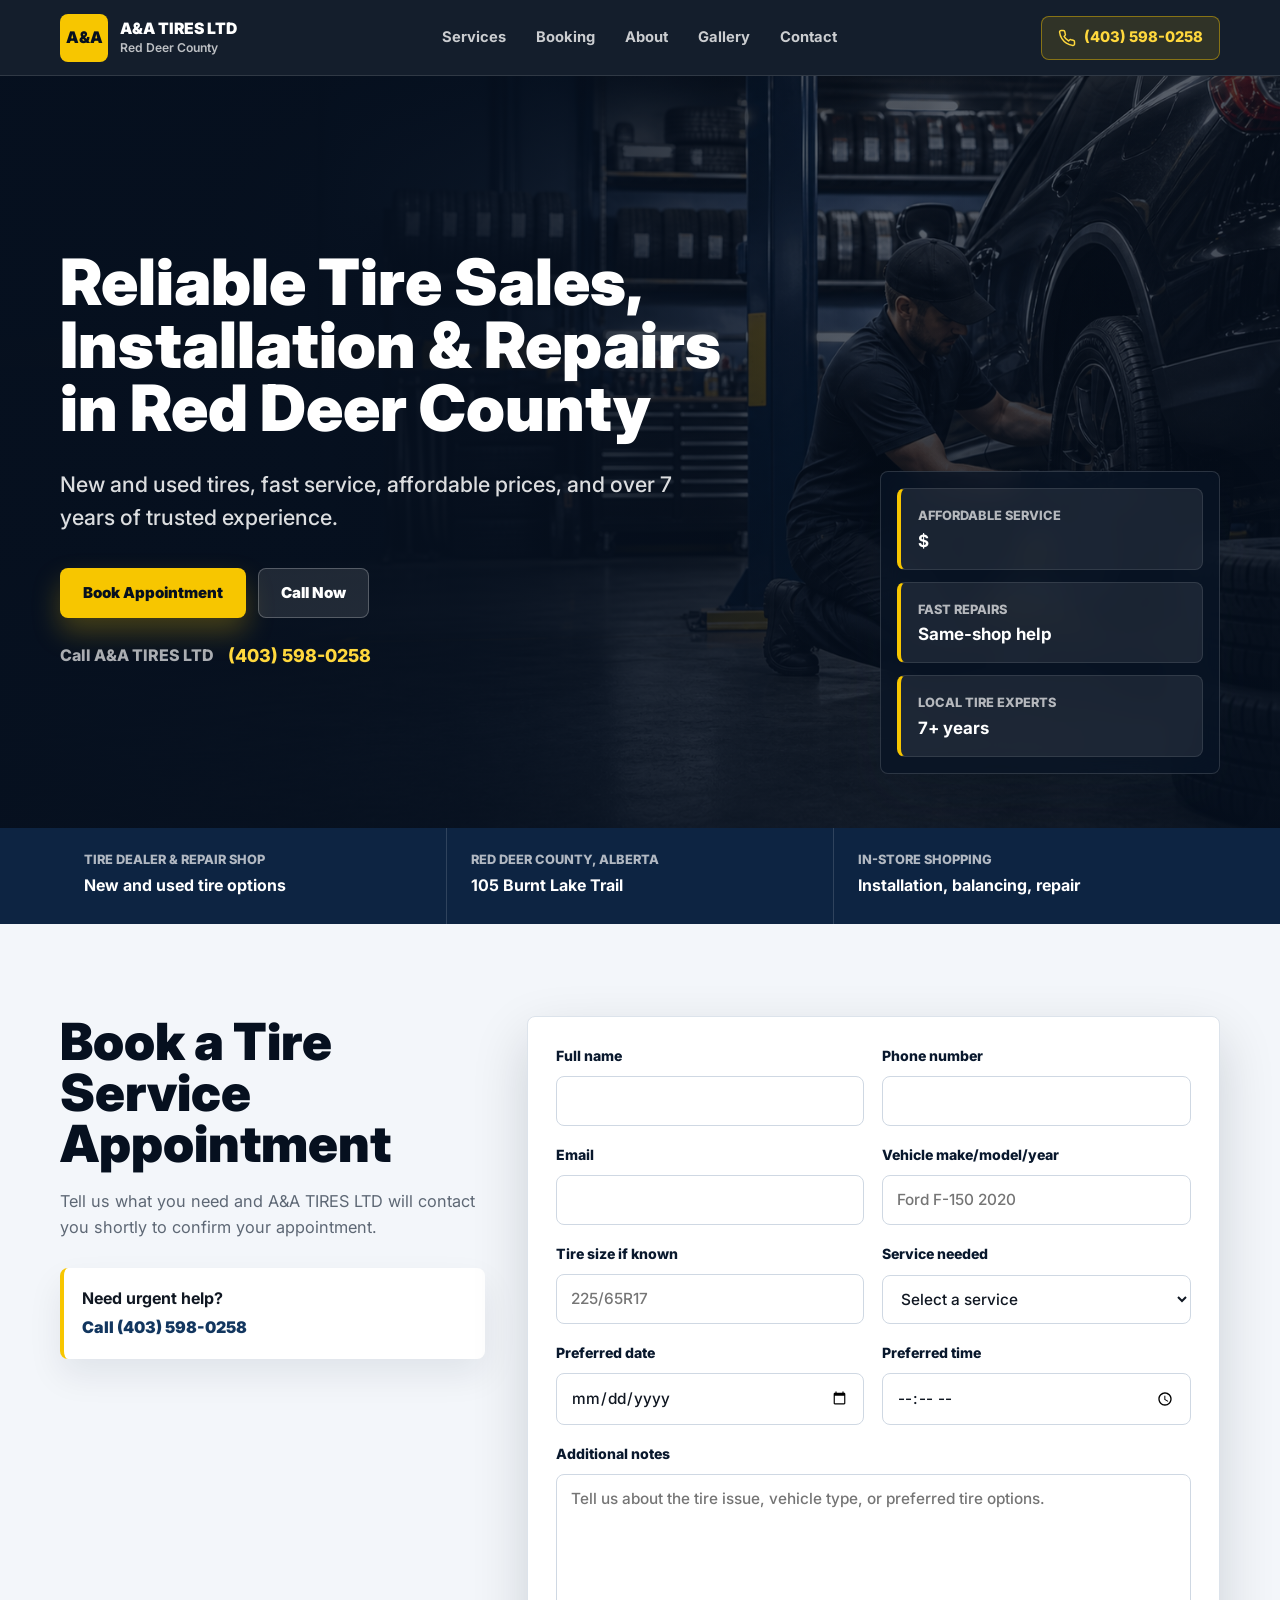
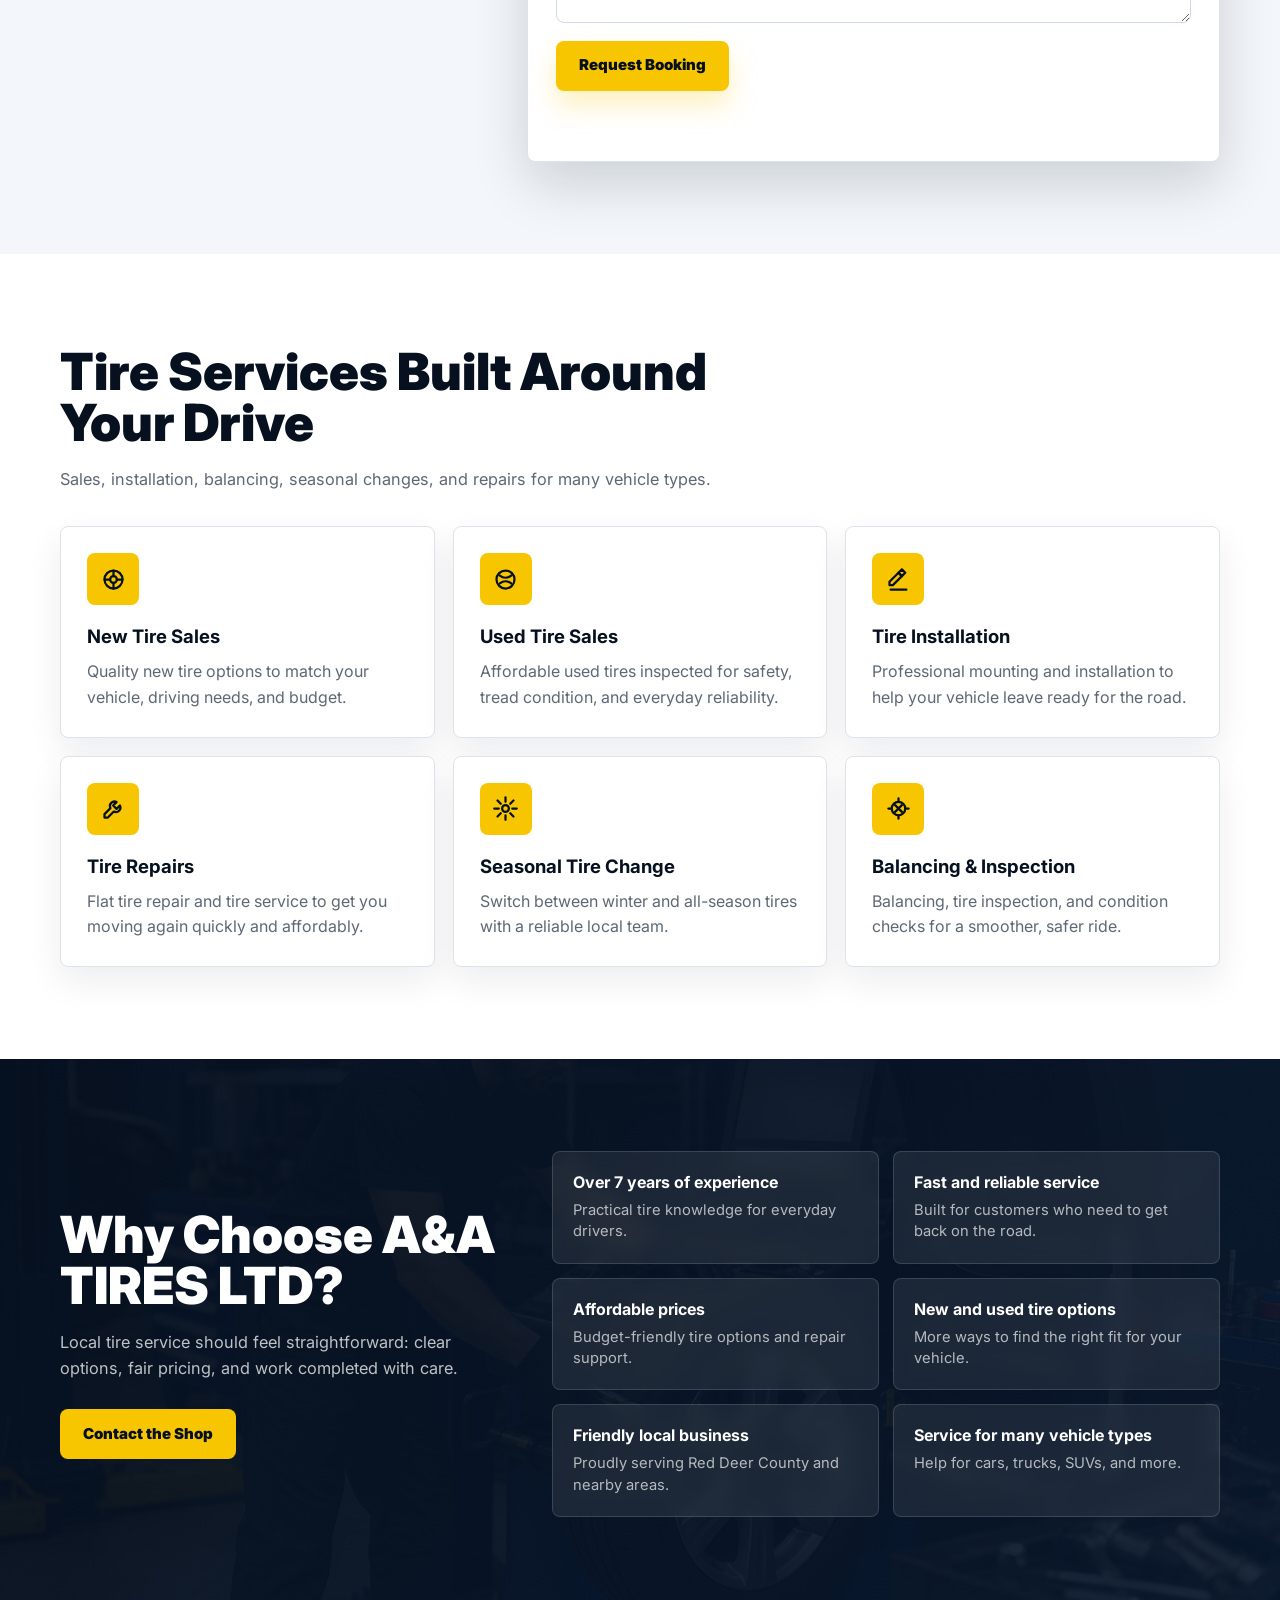
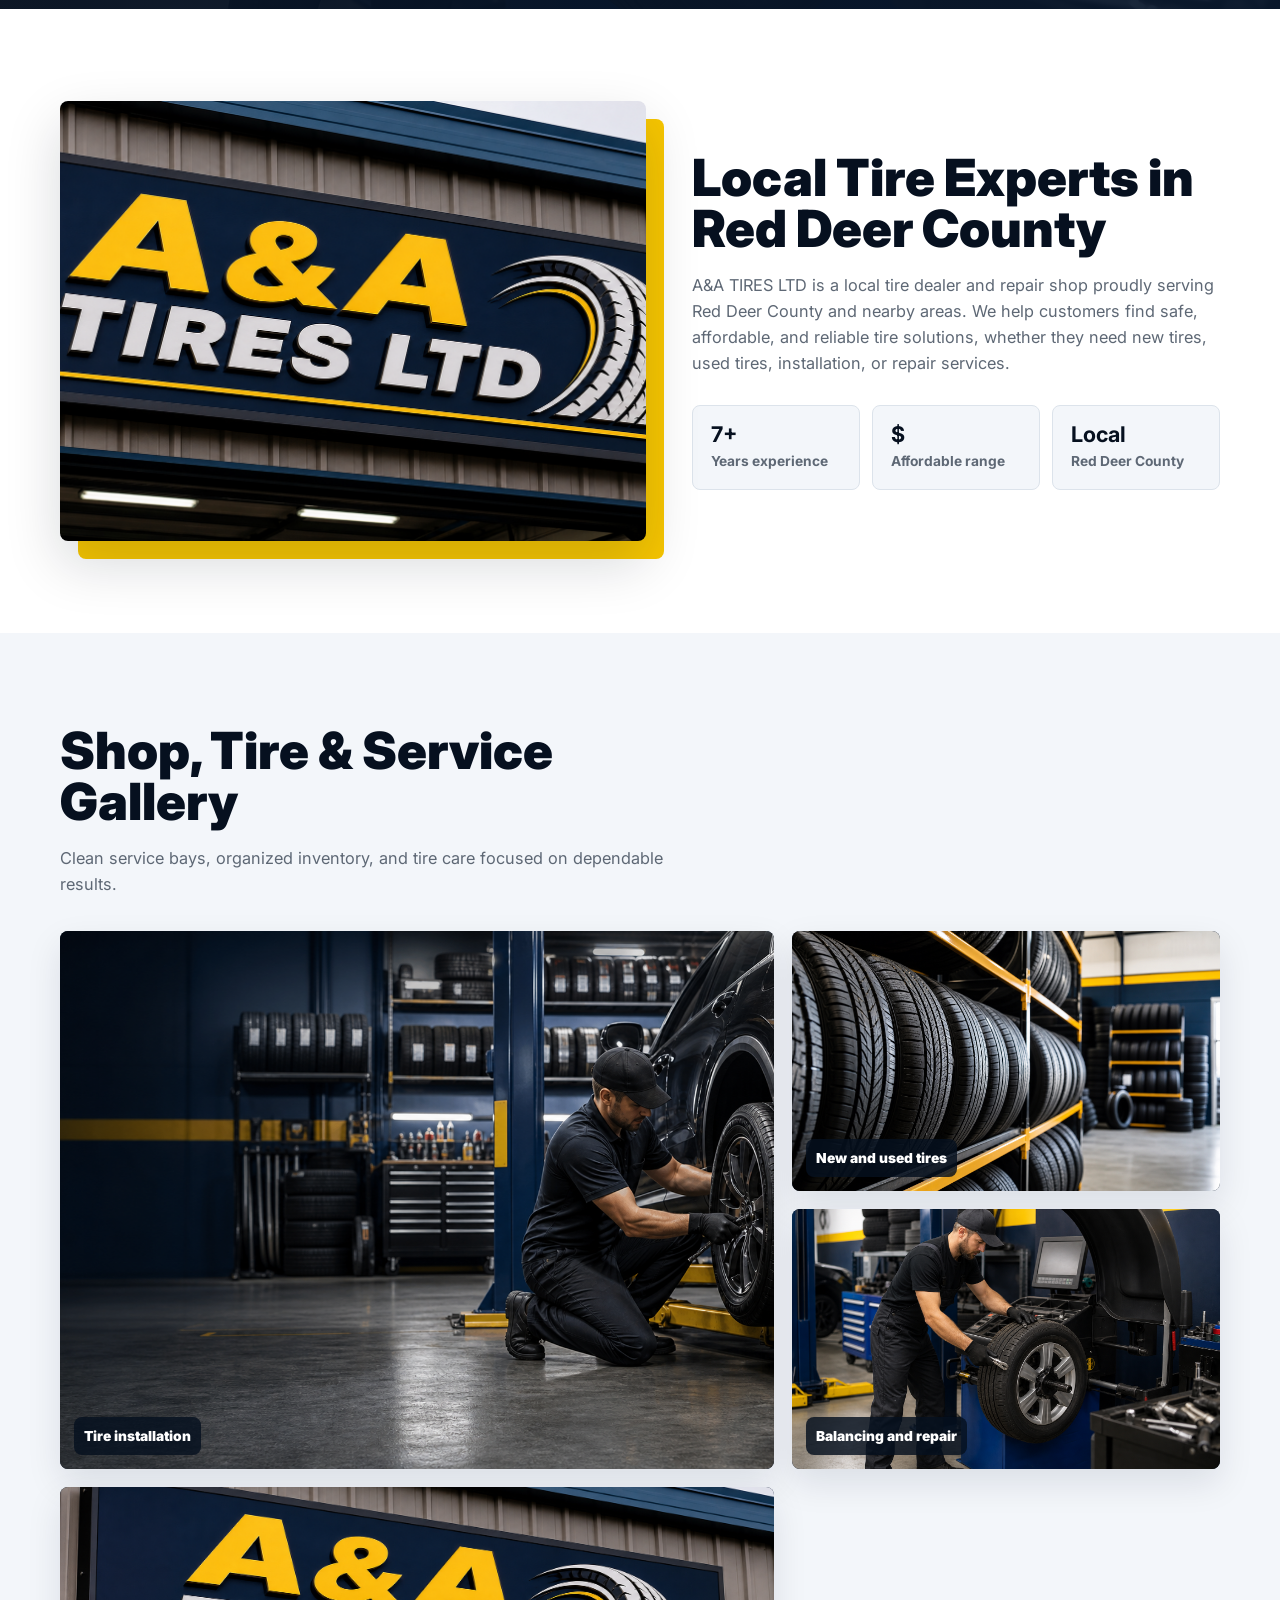
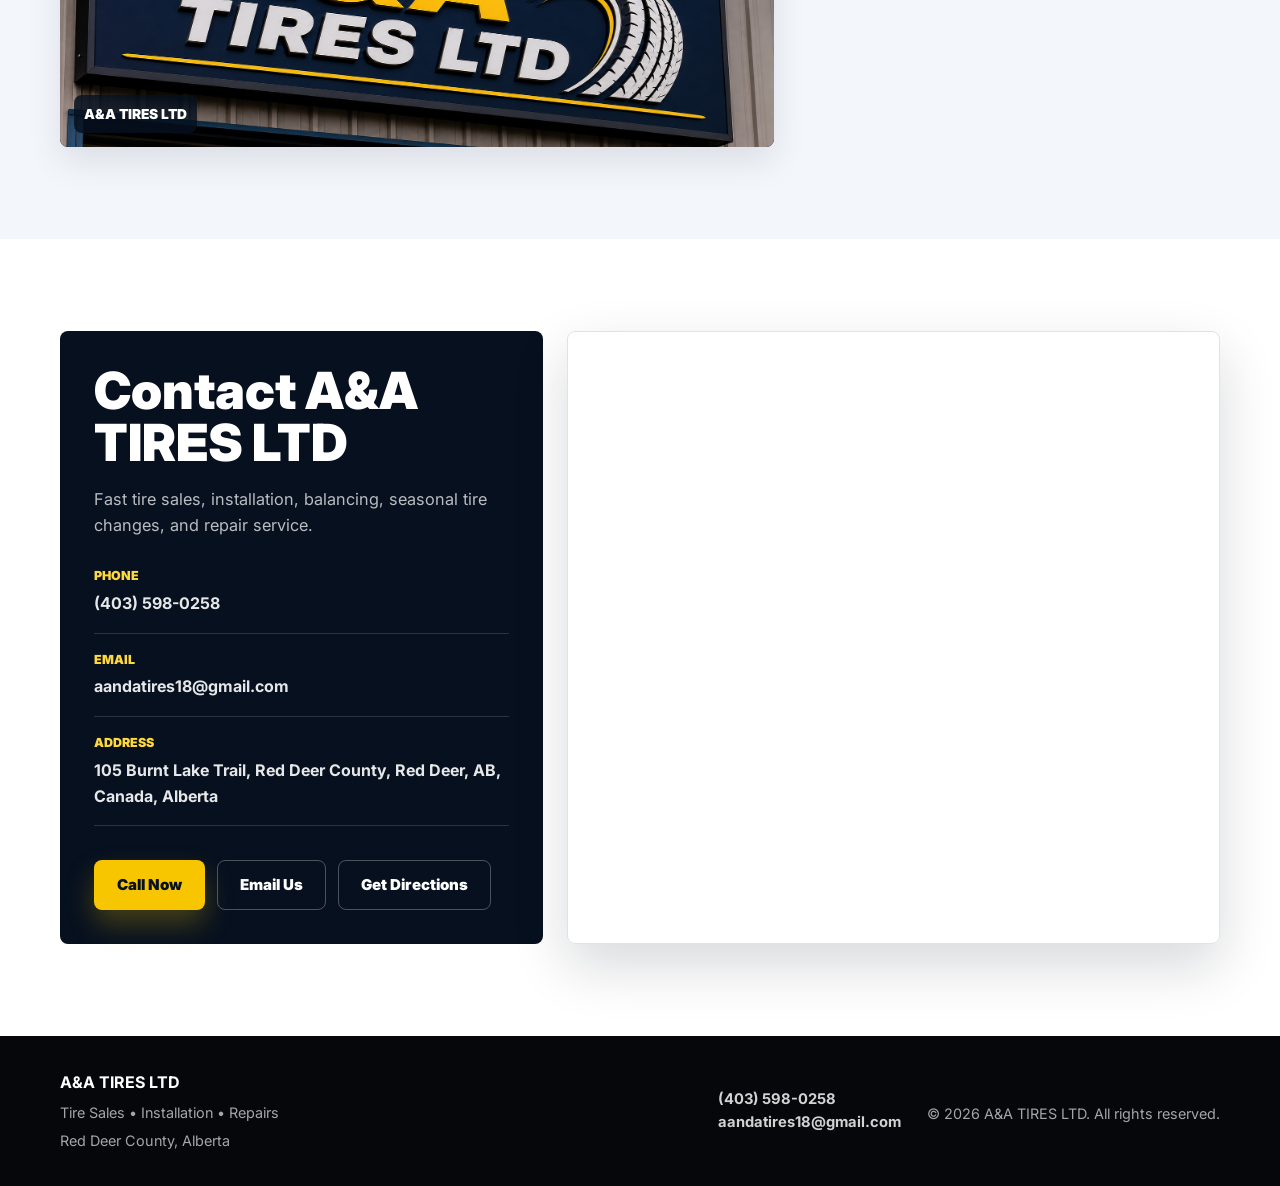
==== index.html @ 17484d7a "Add files via upload" ====
<!DOCTYPE html>
<html lang="en">
  <head>
    <meta charset="UTF-8" />
    <meta name="viewport" content="width=device-width, initial-scale=1.0" />
    <meta
      name="description"
      content="A&A TIRES LTD provides new and used tire sales, installation, balancing, seasonal tire changes, and tire repairs in Red Deer County, Alberta."
    />
    <title>A&amp;A TIRES LTD | Tire Sales &amp; Repairs in Red Deer County</title>
    <link rel="preconnect" href="https://fonts.googleapis.com" />
    <link rel="preconnect" href="https://fonts.gstatic.com" crossorigin />
    <link
      href="https://fonts.googleapis.com/css2?family=Inter:wght@400;500;600;700;800;900&display=swap"
      rel="stylesheet"
    />
    <link rel="stylesheet" href="styles.css" />
  </head>
  <body>
    <header class="site-header" data-header>
      <a class="brand" href="#top" aria-label="A&A TIRES LTD home">
        <span class="brand-mark">A&amp;A</span>
        <span>
          <strong>A&amp;A TIRES LTD</strong>
          <small>Red Deer County</small>
        </span>
      </a>

      <button class="nav-toggle" type="button" aria-label="Open navigation" aria-expanded="false" data-nav-toggle>
        <span></span>
        <span></span>
        <span></span>
      </button>

      <nav class="main-nav" data-nav>
        <a href="#services">Services</a>
        <a href="#booking">Booking</a>
        <a href="#about">About</a>
        <a href="#gallery">Gallery</a>
        <a href="#contact">Contact</a>
      </nav>

      <a class="header-call" href="tel:+14035980258" aria-label="Call A&A TIRES LTD">
        <svg aria-hidden="true" viewBox="0 0 24 24">
          <path d="M22 16.9v3a2 2 0 0 1-2.18 2 19.8 19.8 0 0 1-8.63-3.07 19.5 19.5 0 0 1-6-6A19.8 19.8 0 0 1 2.12 4.18 2 2 0 0 1 4.11 2h3a2 2 0 0 1 2 1.72c.13.96.35 1.9.66 2.8a2 2 0 0 1-.45 2.11L8.05 9.9a16 16 0 0 0 6.05 6.05l1.27-1.27a2 2 0 0 1 2.11-.45c.9.31 1.84.53 2.8.66A2 2 0 0 1 22 16.9Z" />
        </svg>
        (403) 598-0258
      </a>
    </header>

    <main id="top">
      <section class="hero section-dark" aria-labelledby="hero-title">
        <div class="hero-bg" role="img" aria-label="Professional tire shop garage service bay"></div>
        <div class="hero-overlay"></div>
        <div class="container hero-grid">
          <div class="hero-copy">
            <h1 id="hero-title">Reliable Tire Sales, Installation &amp; Repairs in Red Deer County</h1>
            <p>
              New and used tires, fast service, affordable prices, and over 7 years of trusted
              experience.
            </p>
            <div class="hero-actions">
              <a class="btn btn-primary" href="#booking">Book Appointment</a>
              <a class="btn btn-secondary" href="tel:+14035980258">Call Now</a>
            </div>
            <div class="hero-phone">
              <span>Call A&amp;A TIRES LTD</span>
              <a href="tel:+14035980258">(403) 598-0258</a>
            </div>
          </div>

          <aside class="trust-panel" aria-label="Service highlights">
            <div class="trust-badge">
              <span>Affordable Service</span>
              <strong>$</strong>
            </div>
            <div class="trust-badge">
              <span>Fast Repairs</span>
              <strong>Same-shop help</strong>
            </div>
            <div class="trust-badge">
              <span>Local Tire Experts</span>
              <strong>7+ years</strong>
            </div>
          </aside>
        </div>
      </section>

      <section class="quick-strip" aria-label="Business summary">
        <div class="container quick-grid">
          <div>
            <span>Tire Dealer &amp; Repair Shop</span>
            <strong>New and used tire options</strong>
          </div>
          <div>
            <span>Red Deer County, Alberta</span>
            <strong>105 Burnt Lake Trail</strong>
          </div>
          <div>
            <span>In-store shopping</span>
            <strong>Installation, balancing, repair</strong>
          </div>
        </div>
      </section>

      <section class="section booking-section" id="booking" aria-labelledby="booking-title">
        <div class="container booking-layout">
          <div class="section-intro">
            <h2 id="booking-title">Book a Tire Service Appointment</h2>
            <p>
              Tell us what you need and A&amp;A TIRES LTD will contact you shortly to confirm your
              appointment.
            </p>
            <div class="booking-note">
              <strong>Need urgent help?</strong>
              <a href="tel:+14035980258">Call (403) 598-0258</a>
            </div>
          </div>

          <form class="booking-form" id="bookingForm">
            <div class="form-row">
              <label>
                Full name
                <input type="text" name="fullName" autocomplete="name" required />
              </label>
              <label>
                Phone number
                <input type="tel" name="phone" autocomplete="tel" required />
              </label>
            </div>
            <div class="form-row">
              <label>
                Email
                <input type="email" name="email" autocomplete="email" required />
              </label>
              <label>
                Vehicle make/model/year
                <input type="text" name="vehicle" placeholder="Ford F-150 2020" required />
              </label>
            </div>
            <div class="form-row">
              <label>
                Tire size if known
                <input type="text" name="tireSize" placeholder="225/65R17" />
              </label>
              <label>
                Service needed
                <select name="service" required>
                  <option value="">Select a service</option>
                  <option>New tires</option>
                  <option>Used tires</option>
                  <option>Tire installation</option>
                  <option>Tire repair</option>
                  <option>Tire balancing</option>
                  <option>Seasonal tire change</option>
                  <option>Other</option>
                </select>
              </label>
            </div>
            <div class="form-row">
              <label>
                Preferred date
                <input type="date" name="preferredDate" required />
              </label>
              <label>
                Preferred time
                <input type="time" name="preferredTime" required />
              </label>
            </div>
            <label>
              Additional notes
              <textarea name="notes" rows="5" placeholder="Tell us about the tire issue, vehicle type, or preferred tire options."></textarea>
            </label>
            <button class="btn btn-primary form-submit" type="submit">Request Booking</button>
            <p class="form-message" id="formMessage" role="status" aria-live="polite"></p>
          </form>
        </div>
      </section>

      <section class="section services-section" id="services" aria-labelledby="services-title">
        <div class="container">
          <div class="section-heading">
            <h2 id="services-title">Tire Services Built Around Your Drive</h2>
            <p>Sales, installation, balancing, seasonal changes, and repairs for many vehicle types.</p>
          </div>

          <div class="services-grid">
            <article class="service-card">
              <span class="service-icon" aria-hidden="true">
                <svg viewBox="0 0 24 24"><circle cx="12" cy="12" r="8" /><circle cx="12" cy="12" r="3" /><path d="M12 4v5M12 15v5M4 12h5M15 12h5" /></svg>
              </span>
              <h3>New Tire Sales</h3>
              <p>Quality new tire options to match your vehicle, driving needs, and budget.</p>
            </article>
            <article class="service-card">
              <span class="service-icon" aria-hidden="true">
                <svg viewBox="0 0 24 24"><circle cx="12" cy="12" r="8" /><path d="M7 8.5c3 2.4 7 2.4 10 0M7 15.5c3-2.4 7-2.4 10 0" /></svg>
              </span>
              <h3>Used Tire Sales</h3>
              <p>Affordable used tires inspected for safety, tread condition, and everyday reliability.</p>
            </article>
            <article class="service-card">
              <span class="service-icon" aria-hidden="true">
                <svg viewBox="0 0 24 24"><path d="M4 17h3l8-8-3-3-8 8v3Z" /><path d="m12 6 3-3 3 3-3 3Z" /><path d="M5 21h14" /></svg>
              </span>
              <h3>Tire Installation</h3>
              <p>Professional mounting and installation to help your vehicle leave ready for the road.</p>
            </article>
            <article class="service-card">
              <span class="service-icon" aria-hidden="true">
                <svg viewBox="0 0 24 24"><path d="M14.7 6.3a4 4 0 0 0-5.4 5.4L4 17v3h3l5.3-5.3a4 4 0 0 0 5.4-5.4l-3 3-3-3 3-3Z" /></svg>
              </span>
              <h3>Tire Repairs</h3>
              <p>Flat tire repair and tire service to get you moving again quickly and affordably.</p>
            </article>
            <article class="service-card">
              <span class="service-icon" aria-hidden="true">
                <svg viewBox="0 0 24 24"><path d="M12 2v4M12 18v4M4.93 4.93l2.83 2.83M16.24 16.24l2.83 2.83M2 12h4M18 12h4M4.93 19.07l2.83-2.83M16.24 7.76l2.83-2.83" /><circle cx="12" cy="12" r="3" /></svg>
              </span>
              <h3>Seasonal Tire Change</h3>
              <p>Switch between winter and all-season tires with a reliable local team.</p>
            </article>
            <article class="service-card">
              <span class="service-icon" aria-hidden="true">
                <svg viewBox="0 0 24 24"><path d="M12 3v3M12 18v3M3 12h3M18 12h3" /><circle cx="12" cy="12" r="6" /><path d="m15 9-6 6M9 9l6 6" /></svg>
              </span>
              <h3>Balancing &amp; Inspection</h3>
              <p>Balancing, tire inspection, and condition checks for a smoother, safer ride.</p>
            </article>
          </div>
        </div>
      </section>

      <section class="section why-section" aria-labelledby="why-title">
        <div class="container why-grid">
          <div class="why-copy">
            <h2 id="why-title">Why Choose A&amp;A TIRES LTD?</h2>
            <p>
              Local tire service should feel straightforward: clear options, fair pricing, and work
              completed with care.
            </p>
            <a class="btn btn-dark" href="#contact">Contact the Shop</a>
          </div>
          <div class="why-list">
            <div><strong>Over 7 years of experience</strong><span>Practical tire knowledge for everyday drivers.</span></div>
            <div><strong>Fast and reliable service</strong><span>Built for customers who need to get back on the road.</span></div>
            <div><strong>Affordable prices</strong><span>Budget-friendly tire options and repair support.</span></div>
            <div><strong>New and used tire options</strong><span>More ways to find the right fit for your vehicle.</span></div>
            <div><strong>Friendly local business</strong><span>Proudly serving Red Deer County and nearby areas.</span></div>
            <div><strong>Service for many vehicle types</strong><span>Help for cars, trucks, SUVs, and more.</span></div>
          </div>
        </div>
      </section>

      <section class="section about-section" id="about" aria-labelledby="about-title">
        <div class="container about-grid">
          <div class="about-media">
            <img src="assets/shop-sign.png" alt="A&A TIRES LTD business sign" />
          </div>
          <div class="about-copy">
            <h2 id="about-title">Local Tire Experts in Red Deer County</h2>
            <p>
              A&amp;A TIRES LTD is a local tire dealer and repair shop proudly serving Red Deer County
              and nearby areas. We help customers find safe, affordable, and reliable tire solutions,
              whether they need new tires, used tires, installation, or repair services.
            </p>
            <div class="about-stats" aria-label="Shop highlights">
              <div><strong>7+</strong><span>Years experience</span></div>
              <div><strong>$</strong><span>Affordable range</span></div>
              <div><strong>Local</strong><span>Red Deer County</span></div>
            </div>
          </div>
        </div>
      </section>

      <section class="section gallery-section" id="gallery" aria-labelledby="gallery-title">
        <div class="container">
          <div class="section-heading">
            <h2 id="gallery-title">Shop, Tire &amp; Service Gallery</h2>
            <p>Clean service bays, organized inventory, and tire care focused on dependable results.</p>
          </div>
          <div class="gallery-grid">
            <figure>
              <img src="assets/hero-garage.png" alt="A clean tire shop garage with a vehicle service bay" />
              <figcaption>Tire installation</figcaption>
            </figure>
            <figure>
              <img src="assets/tire-inventory.png" alt="Organized tire inventory on shop racks" />
              <figcaption>New and used tires</figcaption>
            </figure>
            <figure>
              <img src="assets/service-bay.png" alt="Mechanic working on tire balancing and repair service" />
              <figcaption>Balancing and repair</figcaption>
            </figure>
            <figure>
              <img src="assets/shop-sign.png" alt="A&A TIRES LTD sign style image" />
              <figcaption>A&amp;A TIRES LTD</figcaption>
            </figure>
          </div>
        </div>
      </section>

      <section class="section contact-section" id="contact" aria-labelledby="contact-title">
        <div class="container contact-grid">
          <div class="contact-card">
            <h2 id="contact-title">Contact A&amp;A TIRES LTD</h2>
            <p>Fast tire sales, installation, balancing, seasonal tire changes, and repair service.</p>

            <dl class="contact-list">
              <div>
                <dt>Phone</dt>
                <dd><a href="tel:+14035980258">(403) 598-0258</a></dd>
              </div>
              <div>
                <dt>Email</dt>
                <dd><a href="mailto:aandatires18@gmail.com">aandatires18@gmail.com</a></dd>
              </div>
              <div>
                <dt>Address</dt>
                <dd>105 Burnt Lake Trail, Red Deer County, Red Deer, AB, Canada, Alberta</dd>
              </div>
            </dl>

            <div class="contact-actions">
              <a class="btn btn-primary" href="tel:+14035980258">Call Now</a>
              <a class="btn btn-outline" href="mailto:aandatires18@gmail.com">Email Us</a>
              <a
                class="btn btn-outline"
                href="https://www.google.com/maps/search/?api=1&query=105%20Burnt%20Lake%20Trail%2C%20Red%20Deer%20County%2C%20Red%20Deer%2C%20AB%2C%20Canada%2C%20Alberta"
                target="_blank"
                rel="noopener noreferrer"
              >
                Get Directions
              </a>
            </div>
          </div>

          <div class="map-panel" aria-label="Map location for A&A TIRES LTD">
            <iframe
              title="Map to A&A TIRES LTD"
              loading="lazy"
              referrerpolicy="no-referrer-when-downgrade"
              src="https://www.google.com/maps?q=105%20Burnt%20Lake%20Trail%2C%20Red%20Deer%20County%2C%20Red%20Deer%2C%20AB%2C%20Canada%2C%20Alberta&output=embed"
            ></iframe>
          </div>
        </div>
      </section>
    </main>

    <footer class="site-footer">
      <div class="container footer-grid">
        <div>
          <strong>A&amp;A TIRES LTD</strong>
          <p>Tire Sales &bull; Installation &bull; Repairs</p>
          <p>Red Deer County, Alberta</p>
        </div>
        <div>
          <a href="tel:+14035980258">(403) 598-0258</a>
          <a href="mailto:aandatires18@gmail.com">aandatires18@gmail.com</a>
        </div>
        <p>&copy; <span id="year"></span> A&amp;A TIRES LTD. All rights reserved.</p>
      </div>
    </footer>

    <a class="floating-call" href="tel:+14035980258" aria-label="Call A&A TIRES LTD">
      <svg aria-hidden="true" viewBox="0 0 24 24">
        <path d="M22 16.9v3a2 2 0 0 1-2.18 2 19.8 19.8 0 0 1-8.63-3.07 19.5 19.5 0 0 1-6-6A19.8 19.8 0 0 1 2.12 4.18 2 2 0 0 1 4.11 2h3a2 2 0 0 1 2 1.72c.13.96.35 1.9.66 2.8a2 2 0 0 1-.45 2.11L8.05 9.9a16 16 0 0 0 6.05 6.05l1.27-1.27a2 2 0 0 1 2.11-.45c.9.31 1.84.53 2.8.66A2 2 0 0 1 22 16.9Z" />
      </svg>
      Call
    </a>

    <script src="script.js"></script>
  </body>
</html>
---- styles.css ----
:root {
  --navy-950: #06101f;
  --navy-900: #09182d;
  --navy-800: #0d2442;
  --navy-700: #12365f;
  --yellow-500: #f7c600;
  --yellow-400: #ffd83d;
  --ink: #101722;
  --muted: #5e6875;
  --line: #dce3eb;
  --surface: #ffffff;
  --surface-soft: #f3f6fa;
  --black: #05070a;
  --shadow: 0 22px 55px rgba(6, 16, 31, 0.16);
  --radius: 8px;
  --header-h: 76px;
}

* {
  box-sizing: border-box;
}

html {
  scroll-behavior: smooth;
  scroll-padding-top: var(--header-h);
}

body {
  margin: 0;
  font-family: "Inter", Arial, sans-serif;
  color: var(--ink);
  background: var(--surface);
  line-height: 1.6;
}

img,
iframe {
  display: block;
  max-width: 100%;
}

a {
  color: inherit;
  text-decoration: none;
}

button,
input,
select,
textarea {
  font: inherit;
}

.container {
  width: min(1160px, calc(100% - 40px));
  margin-inline: auto;
}

.site-header {
  position: sticky;
  top: 0;
  z-index: 50;
  min-height: var(--header-h);
  display: grid;
  grid-template-columns: auto 1fr auto;
  align-items: center;
  gap: 24px;
  padding: 12px max(20px, calc((100vw - 1160px) / 2));
  background: rgba(6, 16, 31, 0.94);
  color: #fff;
  border-bottom: 1px solid rgba(255, 255, 255, 0.12);
  backdrop-filter: blur(18px);
}

.brand {
  display: inline-flex;
  align-items: center;
  gap: 12px;
  min-width: 0;
}

.brand-mark {
  display: grid;
  place-items: center;
  width: 48px;
  height: 48px;
  background: var(--yellow-500);
  color: var(--navy-950);
  border-radius: var(--radius);
  font-weight: 900;
  letter-spacing: 0;
}

.brand strong,
.brand small {
  display: block;
  line-height: 1.1;
}

.brand strong {
  font-size: 0.98rem;
  font-weight: 900;
}

.brand small {
  margin-top: 4px;
  color: rgba(255, 255, 255, 0.72);
  font-size: 0.76rem;
  font-weight: 600;
}

.main-nav {
  justify-self: center;
  display: flex;
  align-items: center;
  gap: 6px;
}

.main-nav a {
  padding: 10px 12px;
  color: rgba(255, 255, 255, 0.78);
  font-size: 0.92rem;
  font-weight: 700;
  border-radius: var(--radius);
  transition: color 180ms ease, background 180ms ease;
}

.main-nav a:hover,
.main-nav a:focus-visible {
  color: #fff;
  background: rgba(255, 255, 255, 0.1);
}

.header-call {
  display: inline-flex;
  align-items: center;
  justify-content: center;
  gap: 8px;
  min-height: 44px;
  padding: 0 16px;
  border: 1px solid rgba(247, 198, 0, 0.44);
  border-radius: var(--radius);
  background: rgba(247, 198, 0, 0.12);
  color: var(--yellow-400);
  font-size: 0.92rem;
  font-weight: 800;
}

.header-call svg,
.floating-call svg {
  width: 18px;
  height: 18px;
  fill: none;
  stroke: currentColor;
  stroke-width: 2;
  stroke-linecap: round;
  stroke-linejoin: round;
}

.nav-toggle {
  display: none;
  width: 44px;
  height: 44px;
  padding: 0;
  border: 1px solid rgba(255, 255, 255, 0.16);
  border-radius: var(--radius);
  background: transparent;
  color: #fff;
}

.nav-toggle span {
  display: block;
  width: 20px;
  height: 2px;
  margin: 5px auto;
  background: currentColor;
  border-radius: 99px;
}

.hero {
  position: relative;
  min-height: clamp(640px, calc(100vh - var(--header-h) - 72px), 820px);
  overflow: hidden;
  color: #fff;
}

.hero-bg,
.hero-overlay {
  position: absolute;
  inset: 0;
}

.hero-bg {
  background-image: url("assets/hero-garage.png");
  background-position: center;
  background-size: cover;
}

.hero-overlay {
  background:
    linear-gradient(90deg, rgba(6, 16, 31, 0.96) 0%, rgba(6, 16, 31, 0.86) 36%, rgba(6, 16, 31, 0.46) 68%, rgba(6, 16, 31, 0.62) 100%),
    linear-gradient(180deg, rgba(6, 16, 31, 0.22), rgba(6, 16, 31, 0.74));
}

.hero-grid {
  position: relative;
  z-index: 1;
  display: grid;
  grid-template-columns: minmax(0, 690px) minmax(260px, 340px);
  align-items: center;
  justify-content: space-between;
  gap: 48px;
  min-height: clamp(640px, calc(100vh - var(--header-h) - 72px), 820px);
  padding-block: 72px 54px;
}

.hero-copy h1 {
  max-width: 760px;
  margin: 0;
  font-size: clamp(2.5rem, 5vw, 5rem);
  line-height: 0.98;
  font-weight: 900;
  letter-spacing: 0;
}

.hero-copy p {
  max-width: 620px;
  margin: 28px 0 0;
  color: rgba(255, 255, 255, 0.86);
  font-size: clamp(1.04rem, 2vw, 1.34rem);
  line-height: 1.55;
  font-weight: 500;
}

.hero-actions,
.contact-actions {
  display: flex;
  flex-wrap: wrap;
  gap: 12px;
  margin-top: 34px;
}

.btn {
  display: inline-flex;
  align-items: center;
  justify-content: center;
  min-height: 50px;
  padding: 0 22px;
  border: 1px solid transparent;
  border-radius: var(--radius);
  font-size: 0.94rem;
  font-weight: 900;
  line-height: 1.1;
  cursor: pointer;
  transition: transform 180ms ease, box-shadow 180ms ease, background 180ms ease, border-color 180ms ease;
}

.btn:hover,
.btn:focus-visible {
  transform: translateY(-1px);
}

.btn-primary {
  background: var(--yellow-500);
  color: var(--navy-950);
  box-shadow: 0 14px 28px rgba(247, 198, 0, 0.26);
}

.btn-secondary {
  background: rgba(255, 255, 255, 0.1);
  color: #fff;
  border-color: rgba(255, 255, 255, 0.24);
}

.btn-dark {
  background: var(--navy-950);
  color: #fff;
}

.btn-outline {
  background: #fff;
  color: var(--navy-900);
  border-color: var(--line);
}

.hero-phone {
  display: flex;
  flex-wrap: wrap;
  align-items: center;
  gap: 8px 14px;
  margin-top: 24px;
  font-weight: 800;
}

.hero-phone span {
  color: rgba(255, 255, 255, 0.66);
}

.hero-phone a {
  color: var(--yellow-400);
  font-size: 1.12rem;
}

.trust-panel {
  display: grid;
  gap: 12px;
  align-self: end;
  padding: 16px;
  background: rgba(8, 21, 38, 0.76);
  border: 1px solid rgba(255, 255, 255, 0.14);
  border-radius: var(--radius);
  box-shadow: var(--shadow);
  backdrop-filter: blur(12px);
}

.trust-badge {
  padding: 17px;
  background: rgba(255, 255, 255, 0.08);
  border: 1px solid rgba(255, 255, 255, 0.1);
  border-left: 4px solid var(--yellow-500);
  border-radius: var(--radius);
}

.trust-badge span,
.quick-strip span {
  display: block;
  color: rgba(255, 255, 255, 0.68);
  font-size: 0.8rem;
  font-weight: 800;
  text-transform: uppercase;
}

.trust-badge strong {
  display: block;
  margin-top: 4px;
  color: #fff;
  font-size: 1.06rem;
  line-height: 1.25;
}

.quick-strip {
  background: var(--navy-800);
  color: #fff;
}

.quick-grid {
  display: grid;
  grid-template-columns: repeat(3, 1fr);
  gap: 1px;
  background: rgba(255, 255, 255, 0.14);
}

.quick-grid > div {
  min-height: 96px;
  padding: 22px 24px;
  background: var(--navy-800);
}

.quick-grid strong {
  display: block;
  margin-top: 5px;
  font-size: 1rem;
  line-height: 1.35;
}

.section {
  padding: 92px 0;
}

.booking-section,
.gallery-section {
  background: var(--surface-soft);
}

.booking-layout {
  display: grid;
  grid-template-columns: minmax(260px, 0.76fr) minmax(0, 1.24fr);
  gap: 42px;
  align-items: start;
}

.section-intro,
.section-heading {
  max-width: 660px;
}

.section-intro h2,
.section-heading h2,
.why-copy h2,
.about-copy h2,
.contact-card h2 {
  margin: 0;
  color: var(--navy-950);
  font-size: clamp(2rem, 4vw, 3.3rem);
  line-height: 1;
  font-weight: 900;
  letter-spacing: 0;
}

.section-intro p,
.section-heading p,
.why-copy p,
.about-copy p,
.contact-card p {
  margin: 18px 0 0;
  color: var(--muted);
  font-size: 1.02rem;
}

.booking-note {
  margin-top: 28px;
  padding: 18px;
  border-left: 4px solid var(--yellow-500);
  border-radius: var(--radius);
  background: #fff;
  box-shadow: 0 16px 34px rgba(9, 24, 45, 0.08);
}

.booking-note strong,
.booking-note a {
  display: block;
}

.booking-note a {
  margin-top: 4px;
  color: var(--navy-700);
  font-weight: 900;
}

.booking-form {
  display: grid;
  gap: 18px;
  padding: 28px;
  background: #fff;
  border: 1px solid var(--line);
  border-radius: var(--radius);
  box-shadow: var(--shadow);
}

.form-row {
  display: grid;
  grid-template-columns: repeat(2, minmax(0, 1fr));
  gap: 18px;
}

label {
  display: grid;
  gap: 8px;
  color: var(--navy-900);
  font-size: 0.88rem;
  font-weight: 800;
}

input,
select,
textarea {
  width: 100%;
  min-height: 48px;
  padding: 12px 14px;
  border: 1px solid #cfd8e3;
  border-radius: var(--radius);
  background: #fff;
  color: var(--ink);
  font-size: 0.96rem;
  font-weight: 500;
  outline: none;
  transition: border-color 160ms ease, box-shadow 160ms ease;
}

textarea {
  min-height: 118px;
  resize: vertical;
}

input:focus,
select:focus,
textarea:focus {
  border-color: var(--navy-700);
  box-shadow: 0 0 0 4px rgba(18, 54, 95, 0.12);
}

.form-submit {
  width: fit-content;
}

.form-message {
  min-height: 24px;
  margin: 0;
  color: #0f7a38;
  font-weight: 800;
}

.section-heading {
  margin-bottom: 34px;
}

.services-grid {
  display: grid;
  grid-template-columns: repeat(3, minmax(0, 1fr));
  gap: 18px;
}

.service-card {
  padding: 26px;
  background: #fff;
  border: 1px solid var(--line);
  border-radius: var(--radius);
  box-shadow: 0 14px 35px rgba(9, 24, 45, 0.08);
  transition: transform 180ms ease, box-shadow 180ms ease, border-color 180ms ease;
}

.service-card:hover {
  transform: translateY(-3px);
  border-color: rgba(247, 198, 0, 0.8);
  box-shadow: 0 22px 45px rgba(9, 24, 45, 0.12);
}

.service-icon {
  display: grid;
  place-items: center;
  width: 52px;
  height: 52px;
  margin-bottom: 20px;
  border-radius: var(--radius);
  background: var(--yellow-500);
  color: var(--navy-950);
}

.service-icon svg {
  width: 27px;
  height: 27px;
  fill: none;
  stroke: currentColor;
  stroke-width: 2;
  stroke-linecap: round;
  stroke-linejoin: round;
}

.service-card h3 {
  margin: 0;
  color: var(--navy-950);
  font-size: 1.16rem;
  line-height: 1.2;
}

.service-card p {
  margin: 12px 0 0;
  color: var(--muted);
}

.why-section {
  color: #fff;
  background:
    linear-gradient(120deg, rgba(6, 16, 31, 0.97), rgba(9, 24, 45, 0.92)),
    url("assets/service-bay.png") center/cover;
}

.why-grid {
  display: grid;
  grid-template-columns: minmax(250px, 0.8fr) minmax(0, 1.2fr);
  gap: 46px;
  align-items: center;
}

.why-copy h2,
.why-copy p {
  color: #fff;
}

.why-copy p {
  color: rgba(255, 255, 255, 0.74);
}

.why-copy .btn {
  margin-top: 28px;
  background: var(--yellow-500);
  color: var(--navy-950);
}

.why-list {
  display: grid;
  grid-template-columns: repeat(2, minmax(0, 1fr));
  gap: 14px;
}

.why-list div {
  padding: 20px;
  border: 1px solid rgba(255, 255, 255, 0.14);
  border-radius: var(--radius);
  background: rgba(255, 255, 255, 0.08);
  backdrop-filter: blur(8px);
}

.why-list strong,
.why-list span {
  display: block;
}

.why-list strong {
  color: #fff;
  line-height: 1.25;
}

.why-list span {
  margin-top: 8px;
  color: rgba(255, 255, 255, 0.68);
  font-size: 0.92rem;
  line-height: 1.45;
}

.about-grid {
  display: grid;
  grid-template-columns: minmax(0, 1fr) minmax(260px, 0.9fr);
  gap: 46px;
  align-items: center;
}

.about-media {
  position: relative;
}

.about-media::before {
  content: "";
  position: absolute;
  inset: 18px -18px -18px 18px;
  z-index: -1;
  background: var(--yellow-500);
  border-radius: var(--radius);
}

.about-media img {
  width: 100%;
  aspect-ratio: 4 / 3;
  object-fit: cover;
  border-radius: var(--radius);
  box-shadow: var(--shadow);
}

.about-stats {
  display: grid;
  grid-template-columns: repeat(3, minmax(0, 1fr));
  gap: 12px;
  margin-top: 28px;
}

.about-stats div {
  padding: 18px;
  border: 1px solid var(--line);
  border-radius: var(--radius);
  background: var(--surface-soft);
}

.about-stats strong,
.about-stats span {
  display: block;
}

.about-stats strong {
  color: var(--navy-950);
  font-size: 1.35rem;
  line-height: 1;
}

.about-stats span {
  margin-top: 8px;
  color: var(--muted);
  font-size: 0.86rem;
  font-weight: 700;
  line-height: 1.3;
}

.gallery-grid {
  display: grid;
  grid-template-columns: 1.25fr 0.75fr;
  grid-auto-rows: 260px;
  gap: 18px;
}

.gallery-grid figure {
  position: relative;
  min-width: 0;
  margin: 0;
  overflow: hidden;
  border-radius: var(--radius);
  background: var(--navy-900);
  box-shadow: 0 14px 35px rgba(9, 24, 45, 0.1);
}

.gallery-grid figure:first-child {
  grid-row: span 2;
}

.gallery-grid img {
  width: 100%;
  height: 100%;
  object-fit: cover;
  transition: transform 260ms ease;
}

.gallery-grid figure:hover img {
  transform: scale(1.04);
}

.gallery-grid figcaption {
  position: absolute;
  left: 14px;
  bottom: 14px;
  padding: 8px 10px;
  border-radius: var(--radius);
  background: rgba(6, 16, 31, 0.82);
  color: #fff;
  font-size: 0.86rem;
  font-weight: 900;
}

.contact-section {
  background: #fff;
}

.contact-grid {
  display: grid;
  grid-template-columns: minmax(280px, 0.85fr) minmax(0, 1.15fr);
  gap: 24px;
  align-items: stretch;
}

.contact-card {
  padding: 34px;
  border-radius: var(--radius);
  background: var(--navy-950);
  color: #fff;
}

.contact-card h2,
.contact-card p {
  color: #fff;
}

.contact-card p {
  color: rgba(255, 255, 255, 0.72);
}

.contact-list {
  display: grid;
  gap: 16px;
  margin: 28px 0 0;
}

.contact-list div {
  padding-bottom: 16px;
  border-bottom: 1px solid rgba(255, 255, 255, 0.14);
}

.contact-list dt {
  color: var(--yellow-400);
  font-size: 0.78rem;
  font-weight: 900;
  text-transform: uppercase;
}

.contact-list dd {
  margin: 5px 0 0;
  color: rgba(255, 255, 255, 0.9);
  font-weight: 700;
}

.contact-card .btn-outline {
  background: transparent;
  color: #fff;
  border-color: rgba(255, 255, 255, 0.28);
}

.map-panel {
  min-height: 520px;
  overflow: hidden;
  border: 1px solid var(--line);
  border-radius: var(--radius);
  box-shadow: var(--shadow);
}

.map-panel iframe {
  width: 100%;
  height: 100%;
  border: 0;
}

.site-footer {
  padding: 34px 0;
  background: var(--black);
  color: #fff;
}

.footer-grid {
  display: grid;
  grid-template-columns: 1fr auto auto;
  gap: 26px;
  align-items: center;
}

.site-footer strong {
  display: block;
  font-size: 1rem;
}

.site-footer p {
  margin: 5px 0 0;
  color: rgba(255, 255, 255, 0.64);
  font-size: 0.9rem;
}

.site-footer a {
  display: block;
  color: rgba(255, 255, 255, 0.82);
  font-size: 0.92rem;
  font-weight: 700;
}

.floating-call {
  position: fixed;
  right: 18px;
  bottom: 18px;
  z-index: 60;
  display: none;
  align-items: center;
  justify-content: center;
  gap: 8px;
  min-height: 52px;
  padding: 0 18px;
  border-radius: var(--radius);
  background: var(--yellow-500);
  color: var(--navy-950);
  font-weight: 900;
  box-shadow: 0 18px 34px rgba(6, 16, 31, 0.24);
}

@media (max-width: 980px) {
  .site-header {
    grid-template-columns: auto auto;
  }

  .nav-toggle {
    display: block;
    justify-self: end;
  }

  .main-nav {
    position: absolute;
    inset: var(--header-h) 16px auto;
    display: none;
    flex-direction: column;
    align-items: stretch;
    padding: 12px;
    background: var(--navy-900);
    border: 1px solid rgba(255, 255, 255, 0.14);
    border-radius: var(--radius);
    box-shadow: var(--shadow);
  }

  .main-nav.is-open {
    display: flex;
  }

  .main-nav a {
    padding: 13px 14px;
  }

  .header-call {
    display: none;
  }

  .hero-grid,
  .booking-layout,
  .why-grid,
  .about-grid,
  .contact-grid {
    grid-template-columns: 1fr;
  }

  .hero-grid {
    align-content: center;
  }

  .trust-panel {
    max-width: 560px;
    align-self: auto;
  }

  .quick-grid,
  .services-grid {
    grid-template-columns: 1fr;
  }

  .why-list {
    grid-template-columns: 1fr;
  }

  .gallery-grid {
    grid-template-columns: 1fr 1fr;
    grid-auto-rows: 230px;
  }

  .gallery-grid figure:first-child {
    grid-column: span 2;
    grid-row: span 1;
  }

  .map-panel {
    min-height: 420px;
  }

  .footer-grid {
    grid-template-columns: 1fr;
  }
}

@media (max-width: 680px) {
  :root {
    --header-h: 70px;
  }

  .container {
    width: min(100% - 28px, 1160px);
  }

  .site-header {
    padding-inline: 14px;
  }

  .brand-mark {
    width: 42px;
    height: 42px;
    font-size: 0.9rem;
  }

  .brand strong {
    font-size: 0.86rem;
  }

  .brand small {
    font-size: 0.7rem;
  }

  .hero {
    min-height: auto;
  }

  .hero-overlay {
    background:
      linear-gradient(180deg, rgba(6, 16, 31, 0.94) 0%, rgba(6, 16, 31, 0.88) 54%, rgba(6, 16, 31, 0.76) 100%),
      linear-gradient(90deg, rgba(6, 16, 31, 0.5), rgba(6, 16, 31, 0.5));
  }

  .hero-grid {
    min-height: auto;
    padding-block: 44px 30px;
    gap: 24px;
  }

  .hero-copy h1 {
    font-size: clamp(2.1rem, 10vw, 3rem);
  }

  .hero-copy p {
    font-size: 1rem;
  }

  .hero-actions,
  .contact-actions {
    flex-direction: column;
  }

  .btn,
  .form-submit {
    width: 100%;
  }

  .trust-panel {
    display: grid;
    gap: 8px;
    max-width: 100%;
    padding: 8px;
  }

  .trust-badge {
    min-width: 0;
    padding: 12px 14px;
  }

  .quick-grid > div {
    min-height: 82px;
    padding: 18px;
  }

  .section {
    padding: 64px 0;
  }

  .booking-form,
  .contact-card {
    padding: 20px;
  }

  .form-row,
  .about-stats,
  .gallery-grid {
    grid-template-columns: 1fr;
  }

  .about-media::before {
    inset: 12px 0 -12px 12px;
  }

  .gallery-grid {
    grid-auto-rows: 220px;
  }

  .gallery-grid figure:first-child {
    grid-column: span 1;
  }

  .map-panel {
    min-height: 330px;
  }

  .floating-call {
    display: inline-flex;
  }
}

@media (prefers-reduced-motion: reduce) {
  *,
  *::before,
  *::after {
    scroll-behavior: auto !important;
    transition: none !important;
  }
}
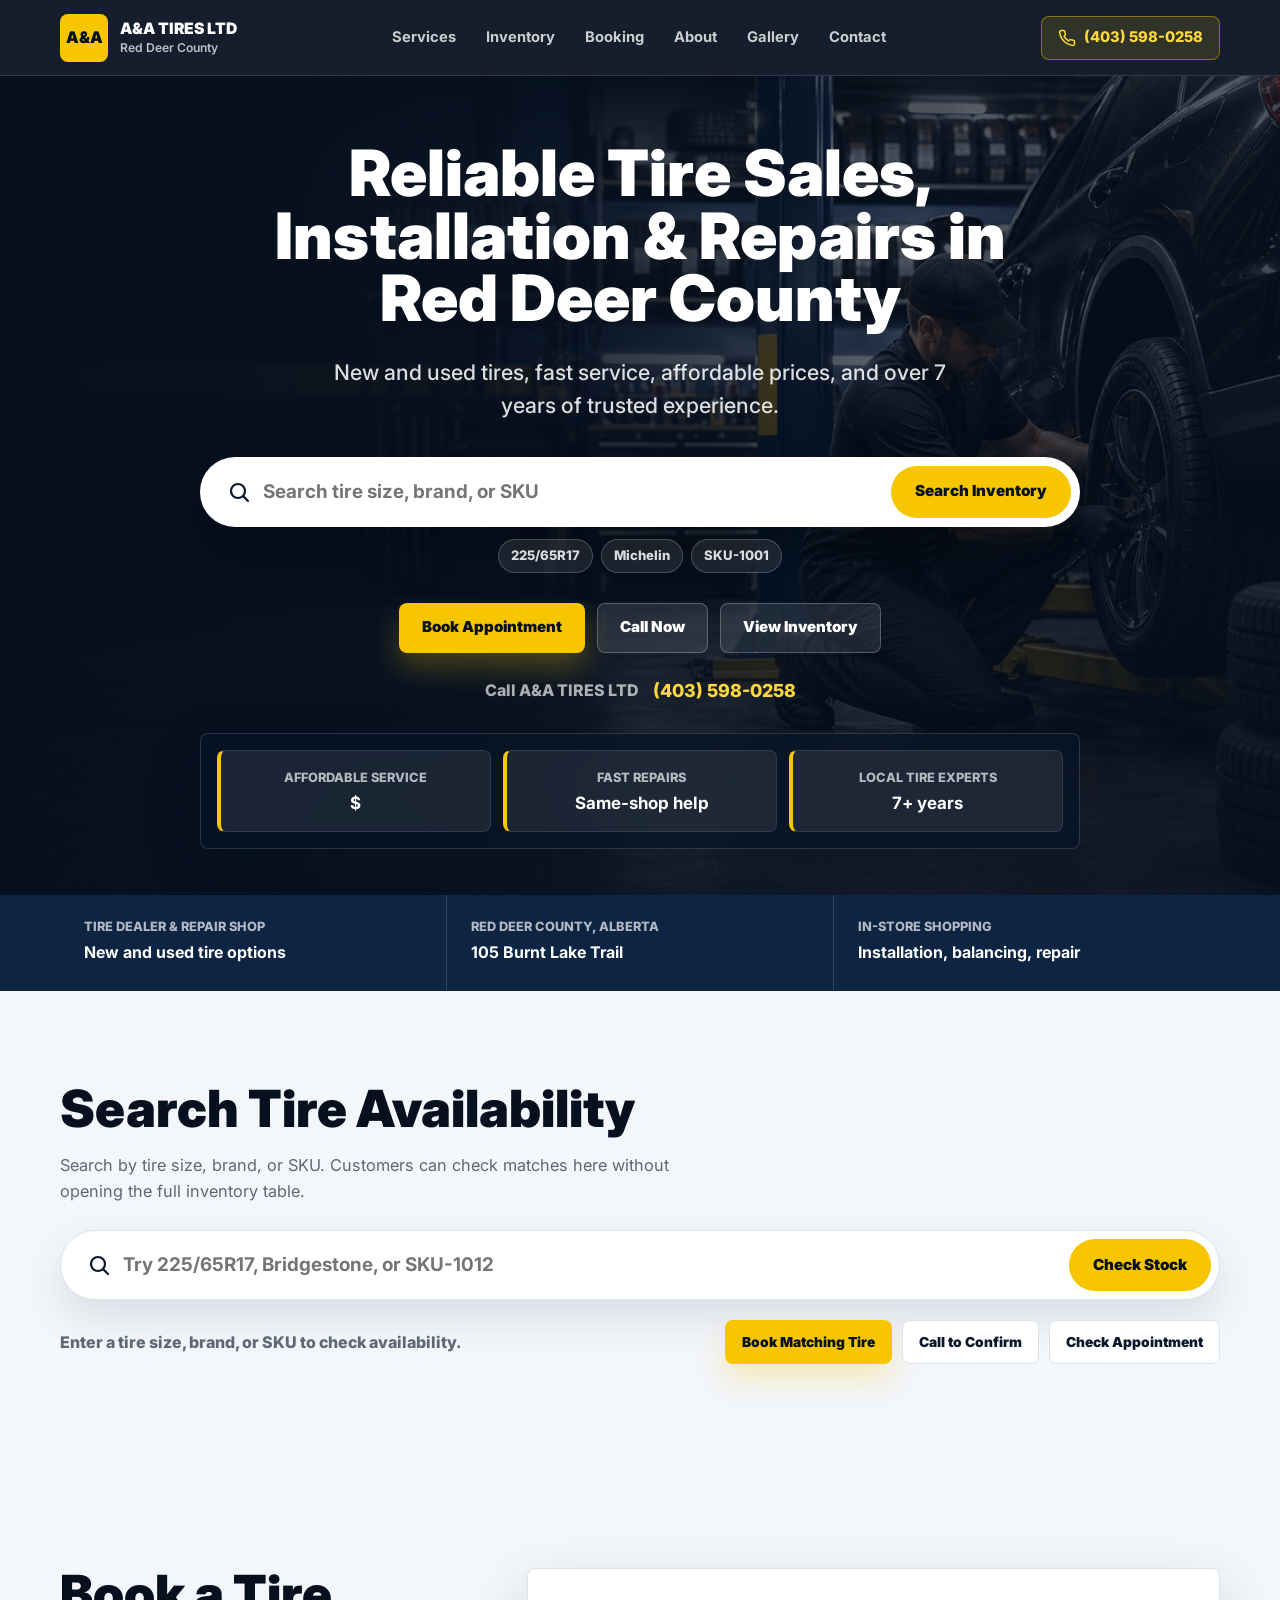
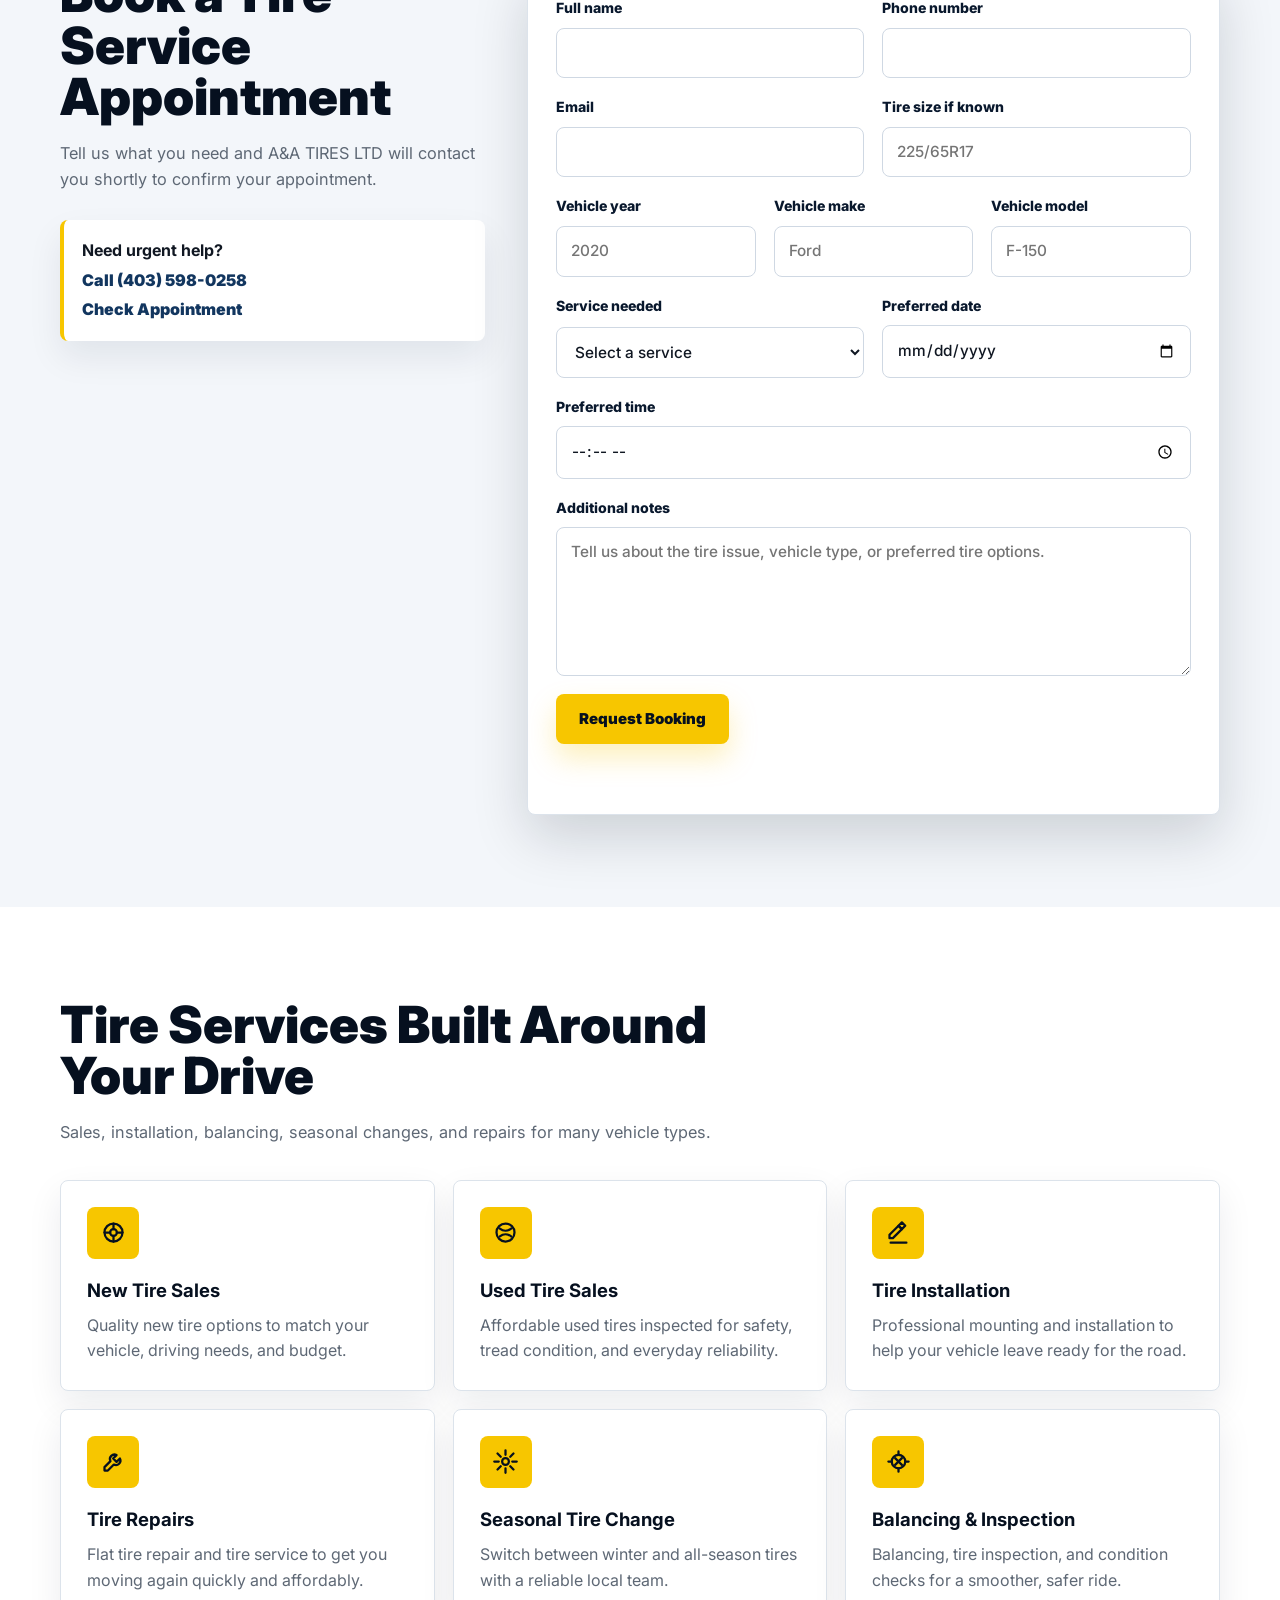
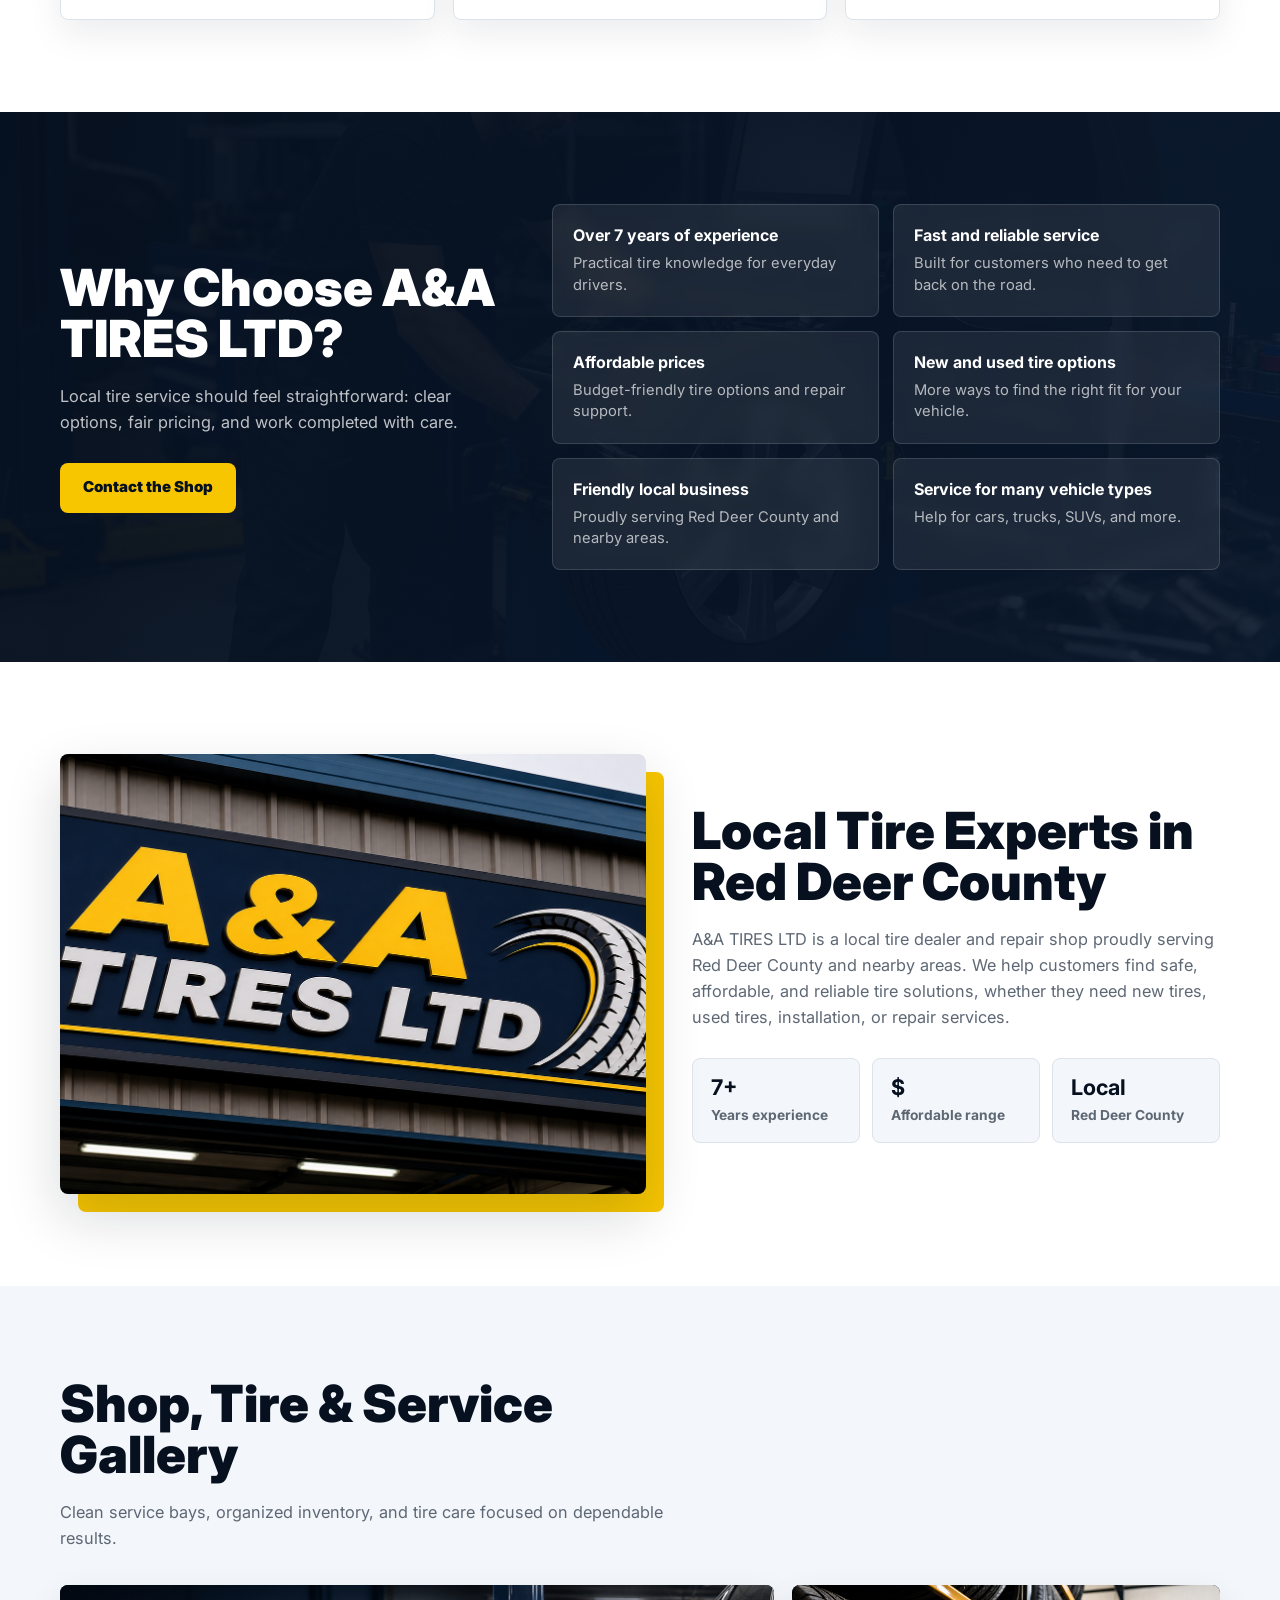
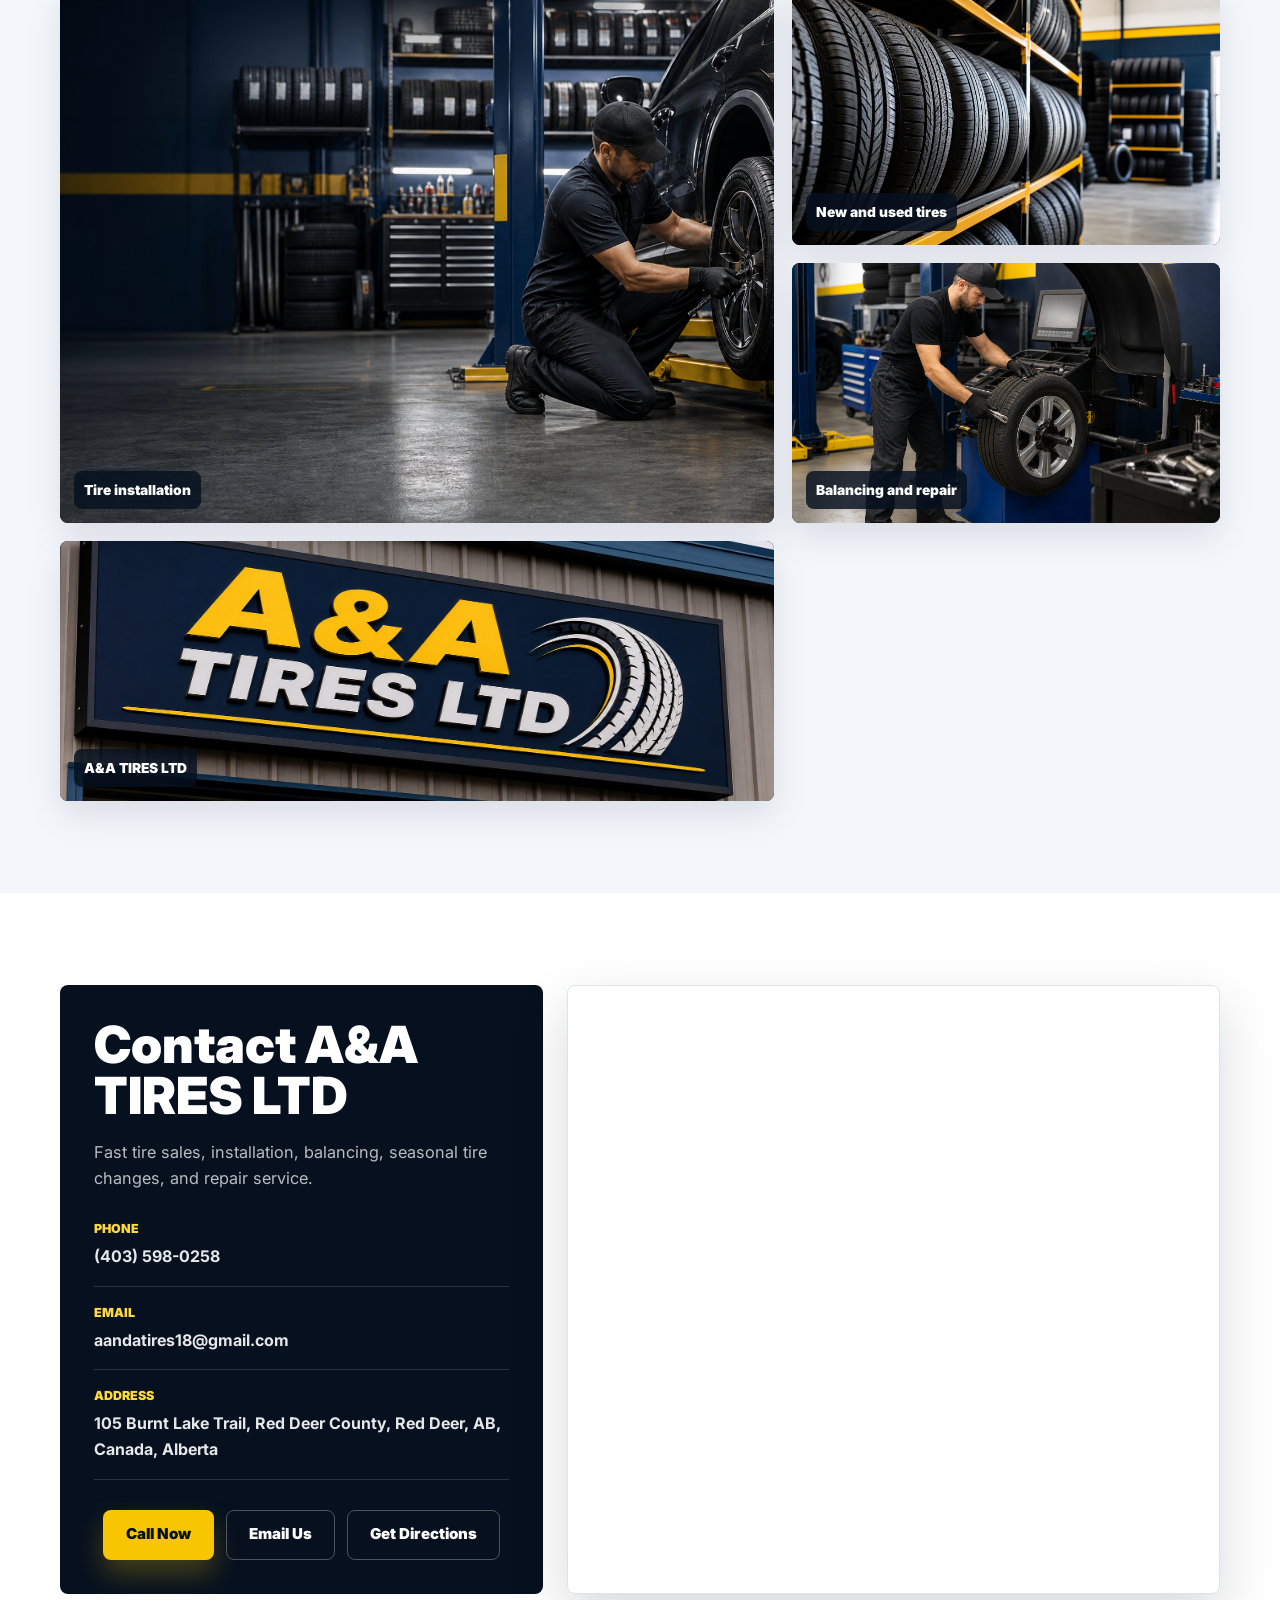
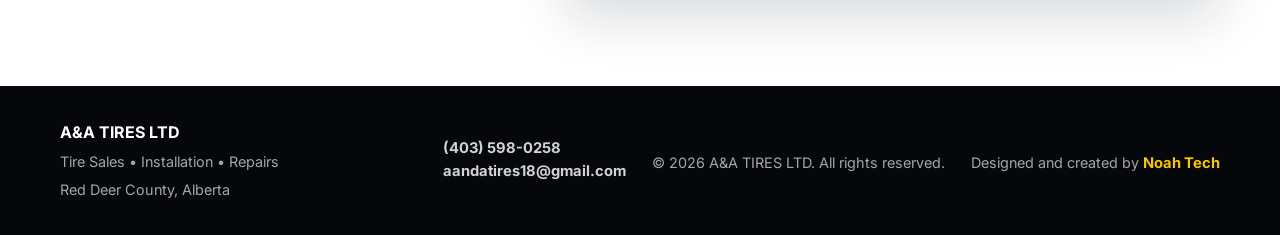
==== commit 779a51da: "Add secure appointment booking system" ====
--- a/index.html
+++ b/index.html
@@ -34,6 +34,7 @@
 
       <nav class="main-nav" data-nav>
         <a href="#services">Services</a>
+        <a href="#inventory">Inventory</a>
         <a href="#booking">Booking</a>
         <a href="#about">About</a>
         <a href="#gallery">Gallery</a>
@@ -59,9 +60,32 @@
               New and used tires, fast service, affordable prices, and over 7 years of trusted
               experience.
             </p>
+            <form class="inventory-search hero-search" id="heroInventorySearch" role="search" aria-label="Search tire availability">
+              <label class="sr-only" for="heroInventoryInput">Search tire availability</label>
+              <div class="search-shell">
+                <svg aria-hidden="true" viewBox="0 0 24 24">
+                  <path d="m21 21-4.35-4.35" />
+                  <circle cx="11" cy="11" r="7" />
+                </svg>
+                <input
+                  id="heroInventoryInput"
+                  type="search"
+                  name="tireSearch"
+                  placeholder="Search tire size, brand, or SKU"
+                  autocomplete="off"
+                />
+                <button type="submit">Search Inventory</button>
+              </div>
+              <div class="search-examples" aria-label="Example searches">
+                <button type="button" data-search-chip="225/65R17">225/65R17</button>
+                <button type="button" data-search-chip="Michelin">Michelin</button>
+                <button type="button" data-search-chip="SKU-1001">SKU-1001</button>
+              </div>
+            </form>
             <div class="hero-actions">
               <a class="btn btn-primary" href="#booking">Book Appointment</a>
               <a class="btn btn-secondary" href="tel:+14035980258">Call Now</a>
+              <a class="btn btn-secondary" href="#inventory">View Inventory</a>
             </div>
             <div class="hero-phone">
               <span>Call A&amp;A TIRES LTD</span>
@@ -100,6 +124,54 @@
             <span>In-store shopping</span>
             <strong>Installation, balancing, repair</strong>
           </div>
+        </div>
+      </section>
+
+      <section class="section inventory-section" id="inventory" aria-labelledby="inventory-title">
+        <div class="container">
+          <div class="inventory-head">
+            <div class="section-heading">
+              <h2 id="inventory-title">Search Tire Availability</h2>
+              <p>Search by tire size, brand, or SKU. Customers can check matches here without opening the full inventory table.</p>
+            </div>
+          </div>
+
+          <form class="inventory-search inventory-search-panel" id="inventorySearchForm" role="search" aria-label="Search live tire inventory">
+            <label class="sr-only" for="inventorySearchInput">Search live tire inventory</label>
+            <div class="search-shell">
+              <svg aria-hidden="true" viewBox="0 0 24 24">
+                <path d="m21 21-4.35-4.35" />
+                <circle cx="11" cy="11" r="7" />
+              </svg>
+              <input
+                id="inventorySearchInput"
+                type="search"
+                name="inventorySearch"
+                placeholder="Try 225/65R17, Bridgestone, or SKU-1012"
+                autocomplete="off"
+              />
+              <button type="submit">Check Stock</button>
+            </div>
+          </form>
+
+          <div class="inventory-results-top">
+            <p class="inventory-status" id="inventoryStatus" role="status" aria-live="polite">
+              Enter a tire size, brand, or SKU to check availability.
+            </p>
+            <div class="inventory-actions">
+              <a class="btn btn-primary" href="#booking" id="bookInventoryMatch">Book Matching Tire</a>
+              <a class="btn btn-outline" href="tel:+14035980258">Call to Confirm</a>
+              <a
+                class="btn btn-outline"
+                href="/check-appointment"
+                data-appointment-checker
+              >
+                Check Appointment
+              </a>
+            </div>
+          </div>
+
+          <div class="inventory-results" id="inventoryResults" aria-live="polite"></div>
         </div>
       </section>
 
@@ -114,6 +186,13 @@
             <div class="booking-note">
               <strong>Need urgent help?</strong>
               <a href="tel:+14035980258">Call (403) 598-0258</a>
+              <a
+                class="appointment-checker-link"
+                href="/check-appointment"
+                data-appointment-checker
+              >
+                Check Appointment
+              </a>
             </div>
           </div>
 
@@ -121,7 +200,7 @@
             <div class="form-row">
               <label>
                 Full name
-                <input type="text" name="fullName" autocomplete="name" required />
+                <input type="text" name="customer_name" autocomplete="name" required />
               </label>
               <label>
                 Phone number
@@ -131,21 +210,31 @@
             <div class="form-row">
               <label>
                 Email
-                <input type="email" name="email" autocomplete="email" required />
-              </label>
-              <label>
-                Vehicle make/model/year
-                <input type="text" name="vehicle" placeholder="Ford F-150 2020" required />
+                <input type="email" name="email" autocomplete="email" />
+              </label>
+              <label>
+                Tire size if known
+                <input type="text" name="tire_size" placeholder="225/65R17" />
+              </label>
+            </div>
+            <div class="form-row form-row-three">
+              <label>
+                Vehicle year
+                <input type="text" name="vehicle_year" inputmode="numeric" placeholder="2020" />
+              </label>
+              <label>
+                Vehicle make
+                <input type="text" name="vehicle_make" placeholder="Ford" />
+              </label>
+              <label>
+                Vehicle model
+                <input type="text" name="vehicle_model" placeholder="F-150" />
               </label>
             </div>
             <div class="form-row">
               <label>
-                Tire size if known
-                <input type="text" name="tireSize" placeholder="225/65R17" />
-              </label>
-              <label>
                 Service needed
-                <select name="service" required>
+                <select name="service_type" required>
                   <option value="">Select a service</option>
                   <option>New tires</option>
                   <option>Used tires</option>
@@ -156,20 +245,24 @@
                   <option>Other</option>
                 </select>
               </label>
+              <label>
+                Preferred date
+                <input type="date" name="preferred_date" required />
+              </label>
             </div>
             <div class="form-row">
-              <label>
-                Preferred date
-                <input type="date" name="preferredDate" required />
-              </label>
-              <label>
+              <label class="form-wide">
                 Preferred time
-                <input type="time" name="preferredTime" required />
+                <input type="time" name="preferred_time" required />
               </label>
             </div>
             <label>
               Additional notes
               <textarea name="notes" rows="5" placeholder="Tell us about the tire issue, vehicle type, or preferred tire options."></textarea>
+            </label>
+            <label class="hp-field" aria-hidden="true" tabindex="-1">
+              Company
+              <input type="text" name="company_name" autocomplete="off" tabindex="-1" />
             </label>
             <button class="btn btn-primary form-submit" type="submit">Request Booking</button>
             <p class="form-message" id="formMessage" role="status" aria-live="polite"></p>
@@ -359,6 +452,10 @@
           <a href="mailto:aandatires18@gmail.com">aandatires18@gmail.com</a>
         </div>
         <p>&copy; <span id="year"></span> A&amp;A TIRES LTD. All rights reserved.</p>
+        <p class="footer-credit">
+          Designed and created by
+          <a href="https://noahtech.ca" target="_blank" rel="noopener noreferrer">Noah Tech</a>
+        </p>
       </div>
     </footer>
 
@@ -369,6 +466,7 @@
       Call
     </a>
 
+    <script src="https://cdn.jotfor.ms/agent/embedjs/019e48dc02a77f1aa743bcb5d570fd6ad746/embed.js?autoOpenChatIn=1"></script>
     <script src="script.js"></script>
   </body>
 </html>
--- a/styles.css
+++ b/styles.css
@@ -20,6 +20,10 @@
   box-sizing: border-box;
 }
 
+[hidden] {
+  display: none !important;
+}
+
 html {
   scroll-behavior: smooth;
   scroll-padding-top: var(--header-h);
@@ -42,6 +46,18 @@
 a {
   color: inherit;
   text-decoration: none;
+}
+
+.sr-only {
+  position: absolute;
+  width: 1px;
+  height: 1px;
+  padding: 0;
+  margin: -1px;
+  overflow: hidden;
+  clip: rect(0, 0, 0, 0);
+  white-space: nowrap;
+  border: 0;
 }
 
 button,
@@ -206,16 +222,22 @@
   position: relative;
   z-index: 1;
   display: grid;
-  grid-template-columns: minmax(0, 690px) minmax(260px, 340px);
-  align-items: center;
-  justify-content: space-between;
-  gap: 48px;
+  grid-template-columns: 1fr;
+  align-items: center;
+  justify-items: center;
+  gap: 28px;
   min-height: clamp(640px, calc(100vh - var(--header-h) - 72px), 820px);
-  padding-block: 72px 54px;
+  padding-block: 66px 46px;
+  text-align: center;
+}
+
+.hero-copy {
+  width: min(980px, 100%);
 }
 
 .hero-copy h1 {
   max-width: 760px;
+  margin-inline: auto;
   margin: 0;
   font-size: clamp(2.5rem, 5vw, 5rem);
   line-height: 0.98;
@@ -225,19 +247,108 @@
 
 .hero-copy p {
   max-width: 620px;
-  margin: 28px 0 0;
+  margin: 26px auto 0;
   color: rgba(255, 255, 255, 0.86);
   font-size: clamp(1.04rem, 2vw, 1.34rem);
   line-height: 1.55;
   font-weight: 500;
 }
 
+.inventory-search {
+  width: 100%;
+}
+
+.hero-search {
+  max-width: 880px;
+  margin: 34px auto 0;
+}
+
+.search-shell {
+  display: grid;
+  grid-template-columns: auto minmax(0, 1fr) auto;
+  align-items: center;
+  gap: 12px;
+  min-height: 68px;
+  padding: 8px;
+  border: 1px solid rgba(255, 255, 255, 0.18);
+  border-radius: 999px;
+  background: #fff;
+  box-shadow: 0 24px 55px rgba(0, 0, 0, 0.28);
+}
+
+.search-shell svg {
+  width: 24px;
+  height: 24px;
+  margin-left: 18px;
+  fill: none;
+  stroke: var(--navy-900);
+  stroke-width: 2.2;
+  stroke-linecap: round;
+  stroke-linejoin: round;
+}
+
+.search-shell input {
+  min-height: 52px;
+  padding: 0;
+  border: 0;
+  border-radius: 0;
+  box-shadow: none;
+  color: var(--navy-950);
+  font-size: clamp(1rem, 2vw, 1.18rem);
+  font-weight: 700;
+}
+
+.search-shell input:focus {
+  border: 0;
+  box-shadow: none;
+}
+
+.search-shell button {
+  min-height: 52px;
+  padding: 0 24px;
+  border: 0;
+  border-radius: 999px;
+  background: var(--yellow-500);
+  color: var(--navy-950);
+  font-size: 0.95rem;
+  font-weight: 900;
+  cursor: pointer;
+  transition: transform 180ms ease, background 180ms ease;
+}
+
+.search-shell button:hover,
+.search-shell button:focus-visible {
+  transform: translateY(-1px);
+  background: var(--yellow-400);
+}
+
+.search-examples {
+  display: flex;
+  flex-wrap: wrap;
+  justify-content: center;
+  gap: 8px;
+  margin-top: 12px;
+}
+
+.search-examples button {
+  min-height: 34px;
+  padding: 0 12px;
+  border: 1px solid rgba(255, 255, 255, 0.2);
+  border-radius: 999px;
+  background: rgba(255, 255, 255, 0.09);
+  color: rgba(255, 255, 255, 0.84);
+  font-size: 0.82rem;
+  font-weight: 800;
+  cursor: pointer;
+}
+
 .hero-actions,
 .contact-actions {
   display: flex;
   flex-wrap: wrap;
+  justify-content: center;
   gap: 12px;
-  margin-top: 34px;
+  margin-top: 30px;
 }
 
 .btn {
@@ -287,6 +398,7 @@
   display: flex;
   flex-wrap: wrap;
   align-items: center;
+  justify-content: center;
   gap: 8px 14px;
   margin-top: 24px;
   font-weight: 800;
@@ -303,8 +415,10 @@
 
 .trust-panel {
   display: grid;
+  grid-template-columns: repeat(3, minmax(0, 1fr));
   gap: 12px;
-  align-self: end;
+  width: min(880px, 100%);
+  align-self: auto;
   padding: 16px;
   background: rgba(8, 21, 38, 0.76);
   border: 1px solid rgba(255, 255, 255, 0.14);
@@ -368,8 +482,173 @@
 }
 
 .booking-section,
-.gallery-section {
+.gallery-section,
+.inventory-section {
   background: var(--surface-soft);
+}
+
+.inventory-section {
+  position: relative;
+}
+
+.inventory-head {
+  display: grid;
+  grid-template-columns: minmax(0, 1fr) auto;
+  align-items: end;
+  gap: 24px;
+  margin-bottom: 26px;
+}
+
+.inventory-head .section-heading {
+  margin-bottom: 0;
+}
+
+.inventory-search-panel {
+  margin-bottom: 20px;
+}
+
+.inventory-search-panel .search-shell {
+  border-color: var(--line);
+  box-shadow: 0 18px 42px rgba(9, 24, 45, 0.1);
+}
+
+.inventory-results-top {
+  display: flex;
+  align-items: center;
+  justify-content: space-between;
+  gap: 18px;
+  margin: 12px 0 20px;
+}
+
+.inventory-status {
+  margin: 0;
+  color: var(--muted);
+  font-weight: 800;
+}
+
+.inventory-actions {
+  display: flex;
+  flex-wrap: wrap;
+  justify-content: flex-end;
+  gap: 10px;
+}
+
+.inventory-actions .btn {
+  min-height: 44px;
+  padding-inline: 16px;
+  font-size: 0.86rem;
+}
+
+.inventory-results {
+  display: grid;
+  grid-template-columns: repeat(3, minmax(0, 1fr));
+  gap: 16px;
+}
+
+.inventory-card,
+.inventory-empty {
+  min-width: 0;
+  padding: 22px;
+  border: 1px solid var(--line);
+  border-radius: var(--radius);
+  background: #fff;
+  box-shadow: 0 14px 35px rgba(9, 24, 45, 0.08);
+}
+
+.inventory-card h3,
+.inventory-empty h3 {
+  margin: 0;
+  color: var(--navy-950);
+  font-size: 1.22rem;
+  line-height: 1.2;
+}
+
+.inventory-card-meta {
+  display: flex;
+  flex-wrap: wrap;
+  gap: 8px;
+  margin-top: 12px;
+}
+
+.inventory-pill {
+  display: inline-flex;
+  align-items: center;
+  min-height: 28px;
+  padding: 0 10px;
+  border-radius: 999px;
+  background: var(--surface-soft);
+  color: var(--navy-800);
+  font-size: 0.78rem;
+  font-weight: 900;
+}
+
+.inventory-pill.is-low {
+  background: rgba(247, 198, 0, 0.18);
+  color: #7a5700;
+}
+
+.inventory-pill.is-ok {
+  background: rgba(26, 136, 73, 0.12);
+  color: #146b3a;
+}
+
+.inventory-stock {
+  display: grid;
+  grid-template-columns: 1fr auto;
+  gap: 12px;
+  align-items: center;
+  margin-top: 18px;
+  padding: 14px;
+  border-radius: var(--radius);
+  background: var(--navy-950);
+  color: #fff;
+}
+
+.inventory-stock span {
+  color: rgba(255, 255, 255, 0.7);
+  font-size: 0.78rem;
+  font-weight: 900;
+  text-transform: uppercase;
+}
+
+.inventory-stock strong {
+  color: var(--yellow-400);
+  font-size: 1.5rem;
+  line-height: 1;
+}
+
+.inventory-detail {
+  margin: 14px 0 0;
+  color: var(--muted);
+  font-size: 0.93rem;
+  font-weight: 700;
+  line-height: 1.45;
+}
+
+.inventory-card-actions {
+  display: flex;
+  gap: 10px;
+  margin-top: 18px;
+}
+
+.inventory-card-actions .btn {
+  min-height: 42px;
+  flex: 1;
+  padding-inline: 12px;
+  font-size: 0.82rem;
+}
+
+.inventory-empty {
+  grid-column: 1 / -1;
+  display: grid;
+  gap: 14px;
+}
+
+.inventory-empty p {
+  max-width: 760px;
+  margin: 0;
+  color: var(--muted);
+  font-weight: 700;
 }
 
 .booking-layout {
@@ -427,6 +706,10 @@
   font-weight: 900;
 }
 
+.appointment-checker-link {
+  white-space: nowrap;
+}
+
 .booking-form {
   display: grid;
   gap: 18px;
@@ -441,6 +724,14 @@
   display: grid;
   grid-template-columns: repeat(2, minmax(0, 1fr));
   gap: 18px;
+}
+
+.form-row-three {
+  grid-template-columns: repeat(3, minmax(0, 1fr));
+}
+
+.form-wide {
+  grid-column: 1 / -1;
 }
 
 label {
@@ -467,6 +758,14 @@
   transition: border-color 160ms ease, box-shadow 160ms ease;
 }
 
+input:disabled,
+select:disabled,
+textarea:disabled,
+button:disabled {
+  cursor: not-allowed;
+  opacity: 0.66;
+}
+
 textarea {
   min-height: 118px;
   resize: vertical;
@@ -488,6 +787,18 @@
   margin: 0;
   color: #0f7a38;
   font-weight: 800;
+}
+
+.form-message.is-error {
+  color: #b42318;
+}
+
+.hp-field {
+  position: absolute;
+  left: -10000px;
+  width: 1px;
+  height: 1px;
+  overflow: hidden;
 }
 
 .section-heading {
@@ -792,7 +1103,7 @@
 
 .footer-grid {
   display: grid;
-  grid-template-columns: 1fr auto auto;
+  grid-template-columns: 1fr auto auto auto;
   gap: 26px;
   align-items: center;
 }
@@ -813,6 +1124,15 @@
   color: rgba(255, 255, 255, 0.82);
   font-size: 0.92rem;
   font-weight: 700;
+}
+
+.footer-credit {
+  text-align: right;
+}
+
+.site-footer .footer-credit a {
+  display: inline;
+  color: var(--yellow-500);
 }
 
 .floating-call {
@@ -831,6 +1151,222 @@
   color: var(--navy-950);
   font-weight: 900;
   box-shadow: 0 18px 34px rgba(6, 16, 31, 0.24);
+}
+
+.utility-main {
+  min-height: calc(100vh - var(--header-h));
+  background: var(--surface-soft);
+}
+
+.utility-hero {
+  padding: 68px 0 38px;
+  background:
+    linear-gradient(135deg, rgba(6, 16, 31, 0.96), rgba(13, 36, 66, 0.92)),
+    url("assets/service-bay.png") center/cover;
+  color: #fff;
+}
+
+.utility-hero .container {
+  display: grid;
+  gap: 18px;
+}
+
+.utility-hero h1 {
+  max-width: 860px;
+  margin: 0;
+  color: #fff;
+  font-size: clamp(2rem, 5vw, 3.4rem);
+  line-height: 1.05;
+}
+
+.utility-hero p {
+  max-width: 720px;
+  margin: 0;
+  color: rgba(255, 255, 255, 0.78);
+  font-size: 1.08rem;
+  font-weight: 600;
+}
+
+.utility-section {
+  padding: 46px 0 82px;
+}
+
+.lookup-layout,
+.admin-layout {
+  display: grid;
+  gap: 24px;
+}
+
+.lookup-layout {
+  grid-template-columns: minmax(0, 0.9fr) minmax(0, 1.1fr);
+  align-items: start;
+}
+
+.utility-card {
+  min-width: 0;
+  padding: 28px;
+  background: #fff;
+  border: 1px solid var(--line);
+  border-radius: var(--radius);
+  box-shadow: 0 18px 42px rgba(9, 24, 45, 0.09);
+}
+
+.utility-card h2,
+.utility-card h3 {
+  margin: 0 0 12px;
+  color: var(--navy-900);
+  line-height: 1.16;
+}
+
+.utility-card p {
+  margin: 0 0 20px;
+  color: var(--muted);
+  font-weight: 600;
+}
+
+.lookup-form,
+.admin-login,
+.admin-toolbar {
+  display: grid;
+  gap: 18px;
+}
+
+.lookup-actions,
+.admin-actions {
+  display: flex;
+  flex-wrap: wrap;
+  gap: 12px;
+  align-items: center;
+}
+
+.result-card {
+  display: grid;
+  gap: 18px;
+}
+
+.result-heading {
+  display: flex;
+  flex-wrap: wrap;
+  gap: 12px;
+  align-items: center;
+  justify-content: space-between;
+}
+
+.result-heading h2 {
+  margin: 0;
+}
+
+.status-pill {
+  display: inline-flex;
+  align-items: center;
+  min-height: 30px;
+  padding: 0 10px;
+  border-radius: 999px;
+  background: rgba(247, 198, 0, 0.2);
+  color: #755800;
+  font-size: 0.78rem;
+  font-weight: 900;
+}
+
+.status-pill[data-status="Confirmed"] {
+  background: rgba(18, 54, 95, 0.12);
+  color: var(--navy-700);
+}
+
+.status-pill[data-status="Completed"] {
+  background: rgba(15, 122, 56, 0.12);
+  color: #0f7a38;
+}
+
+.status-pill[data-status="Cancelled"] {
+  background: rgba(180, 35, 24, 0.12);
+  color: #b42318;
+}
+
+.appointment-meta {
+  display: grid;
+  grid-template-columns: repeat(2, minmax(0, 1fr));
+  gap: 14px;
+}
+
+.appointment-meta div {
+  min-width: 0;
+  padding: 14px;
+  border: 1px solid var(--line);
+  border-radius: var(--radius);
+  background: var(--surface-soft);
+}
+
+.appointment-meta dt {
+  color: var(--muted);
+  font-size: 0.76rem;
+  font-weight: 900;
+  text-transform: uppercase;
+}
+
+.appointment-meta dd {
+  margin: 4px 0 0;
+  color: var(--navy-950);
+  font-weight: 800;
+  overflow-wrap: anywhere;
+}
+
+.admin-panel {
+  overflow: hidden;
+}
+
+.admin-toolbar {
+  grid-template-columns: repeat(3, minmax(0, 1fr)) auto;
+  align-items: end;
+  margin-bottom: 18px;
+}
+
+.admin-table-wrap {
+  overflow-x: auto;
+  border: 1px solid var(--line);
+  border-radius: var(--radius);
+}
+
+.admin-table {
+  width: 100%;
+  min-width: 980px;
+  border-collapse: collapse;
+  background: #fff;
+}
+
+.admin-table th,
+.admin-table td {
+  padding: 13px 14px;
+  border-bottom: 1px solid var(--line);
+  text-align: left;
+  vertical-align: top;
+}
+
+.admin-table th {
+  background: var(--navy-900);
+  color: #fff;
+  font-size: 0.76rem;
+  font-weight: 900;
+  text-transform: uppercase;
+}
+
+.admin-table td {
+  color: var(--ink);
+  font-size: 0.9rem;
+  font-weight: 650;
+}
+
+.admin-table select {
+  min-height: 38px;
+  padding: 8px 10px;
+  font-size: 0.86rem;
+}
+
+.empty-state {
+  padding: 24px;
+  color: var(--muted);
+  font-weight: 800;
+  text-align: center;
 }
 
 @media (max-width: 980px) {
@@ -870,6 +1406,7 @@
 
   .hero-grid,
   .booking-layout,
+  .inventory-head,
   .why-grid,
   .about-grid,
   .contact-grid {
@@ -881,7 +1418,7 @@
   }
 
   .trust-panel {
-    max-width: 560px;
+    max-width: 760px;
     align-self: auto;
   }
 
@@ -890,6 +1427,19 @@
     grid-template-columns: 1fr;
   }
 
+  .inventory-results {
+    grid-template-columns: repeat(2, minmax(0, 1fr));
+  }
+
+  .inventory-results-top {
+    align-items: flex-start;
+    flex-direction: column;
+  }
+
+  .inventory-actions {
+    justify-content: flex-start;
+  }
+
   .why-list {
     grid-template-columns: 1fr;
   }
@@ -899,6 +1449,11 @@
     grid-auto-rows: 230px;
   }
 
+  .lookup-layout,
+  .admin-toolbar {
+    grid-template-columns: 1fr;
+  }
+
   .gallery-grid figure:first-child {
     grid-column: span 2;
     grid-row: span 1;
@@ -910,6 +1465,10 @@
 
   .footer-grid {
     grid-template-columns: 1fr;
+  }
+
+  .footer-credit {
+    text-align: left;
   }
 }
 
@@ -952,19 +1511,62 @@
 
   .hero-grid {
     min-height: auto;
-    padding-block: 44px 30px;
-    gap: 24px;
+    padding-block: 36px 24px;
+    gap: 18px;
   }
 
   .hero-copy h1 {
-    font-size: clamp(2.1rem, 10vw, 3rem);
+    font-size: clamp(1.95rem, 9vw, 2.55rem);
   }
 
   .hero-copy p {
+    margin-top: 18px;
     font-size: 1rem;
   }
 
-  .hero-actions,
+  .hero-search {
+    margin-top: 22px;
+  }
+
+  .search-shell {
+    grid-template-columns: auto minmax(0, 1fr);
+    gap: 10px;
+    min-height: auto;
+    padding: 10px;
+    border-radius: 18px;
+  }
+
+  .search-shell svg {
+    width: 21px;
+    height: 21px;
+    margin-left: 8px;
+  }
+
+  .search-shell input {
+    min-height: 46px;
+    font-size: 1rem;
+  }
+
+  .search-shell button {
+    grid-column: 1 / -1;
+    width: 100%;
+    min-height: 48px;
+  }
+
+  .search-examples {
+    display: none;
+  }
+
+  .hero-actions {
+    display: grid;
+    grid-template-columns: 1fr 1fr;
+    margin-top: 22px;
+  }
+
+  .hero-actions .btn:nth-child(3) {
+    grid-column: 1 / -1;
+  }
+
   .contact-actions {
     flex-direction: column;
   }
@@ -976,14 +1578,25 @@
 
   .trust-panel {
     display: grid;
-    gap: 8px;
+    grid-template-columns: repeat(3, minmax(0, 1fr));
+    gap: 6px;
     max-width: 100%;
-    padding: 8px;
+    padding: 6px;
   }
 
   .trust-badge {
     min-width: 0;
-    padding: 12px 14px;
+    padding: 10px 8px;
+    border-left-width: 3px;
+  }
+
+  .trust-badge span {
+    font-size: 0.62rem;
+    line-height: 1.15;
+  }
+
+  .trust-badge strong {
+    font-size: 0.82rem;
   }
 
   .quick-grid > div {
@@ -996,14 +1609,33 @@
   }
 
   .booking-form,
-  .contact-card {
+  .contact-card,
+  .utility-card {
     padding: 20px;
   }
 
   .form-row,
+  .form-row-three,
+  .appointment-meta,
   .about-stats,
+  .inventory-results,
   .gallery-grid {
     grid-template-columns: 1fr;
+  }
+
+  .inventory-head {
+    align-items: stretch;
+  }
+
+  .inventory-head .btn,
+  .inventory-actions,
+  .inventory-card-actions {
+    width: 100%;
+  }
+
+  .inventory-actions,
+  .inventory-card-actions {
+    flex-direction: column;
   }
 
   .about-media::before {
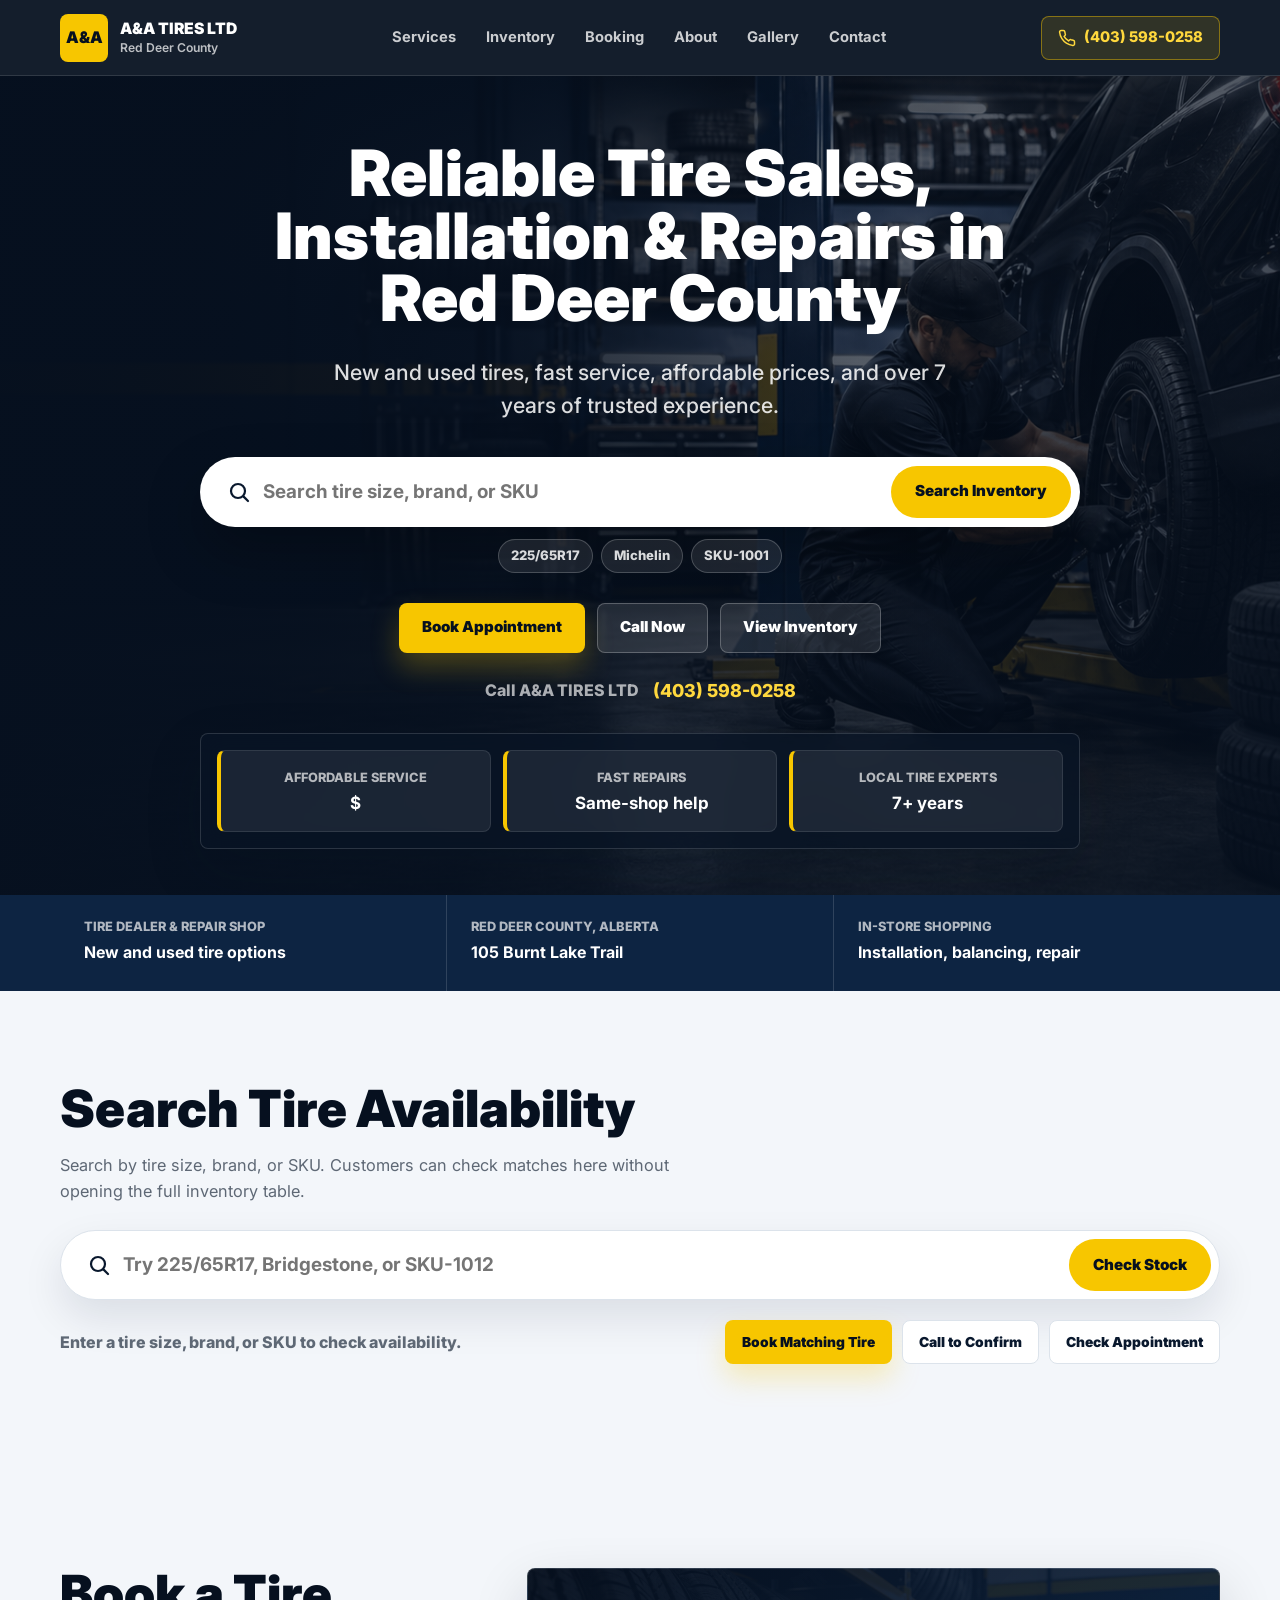
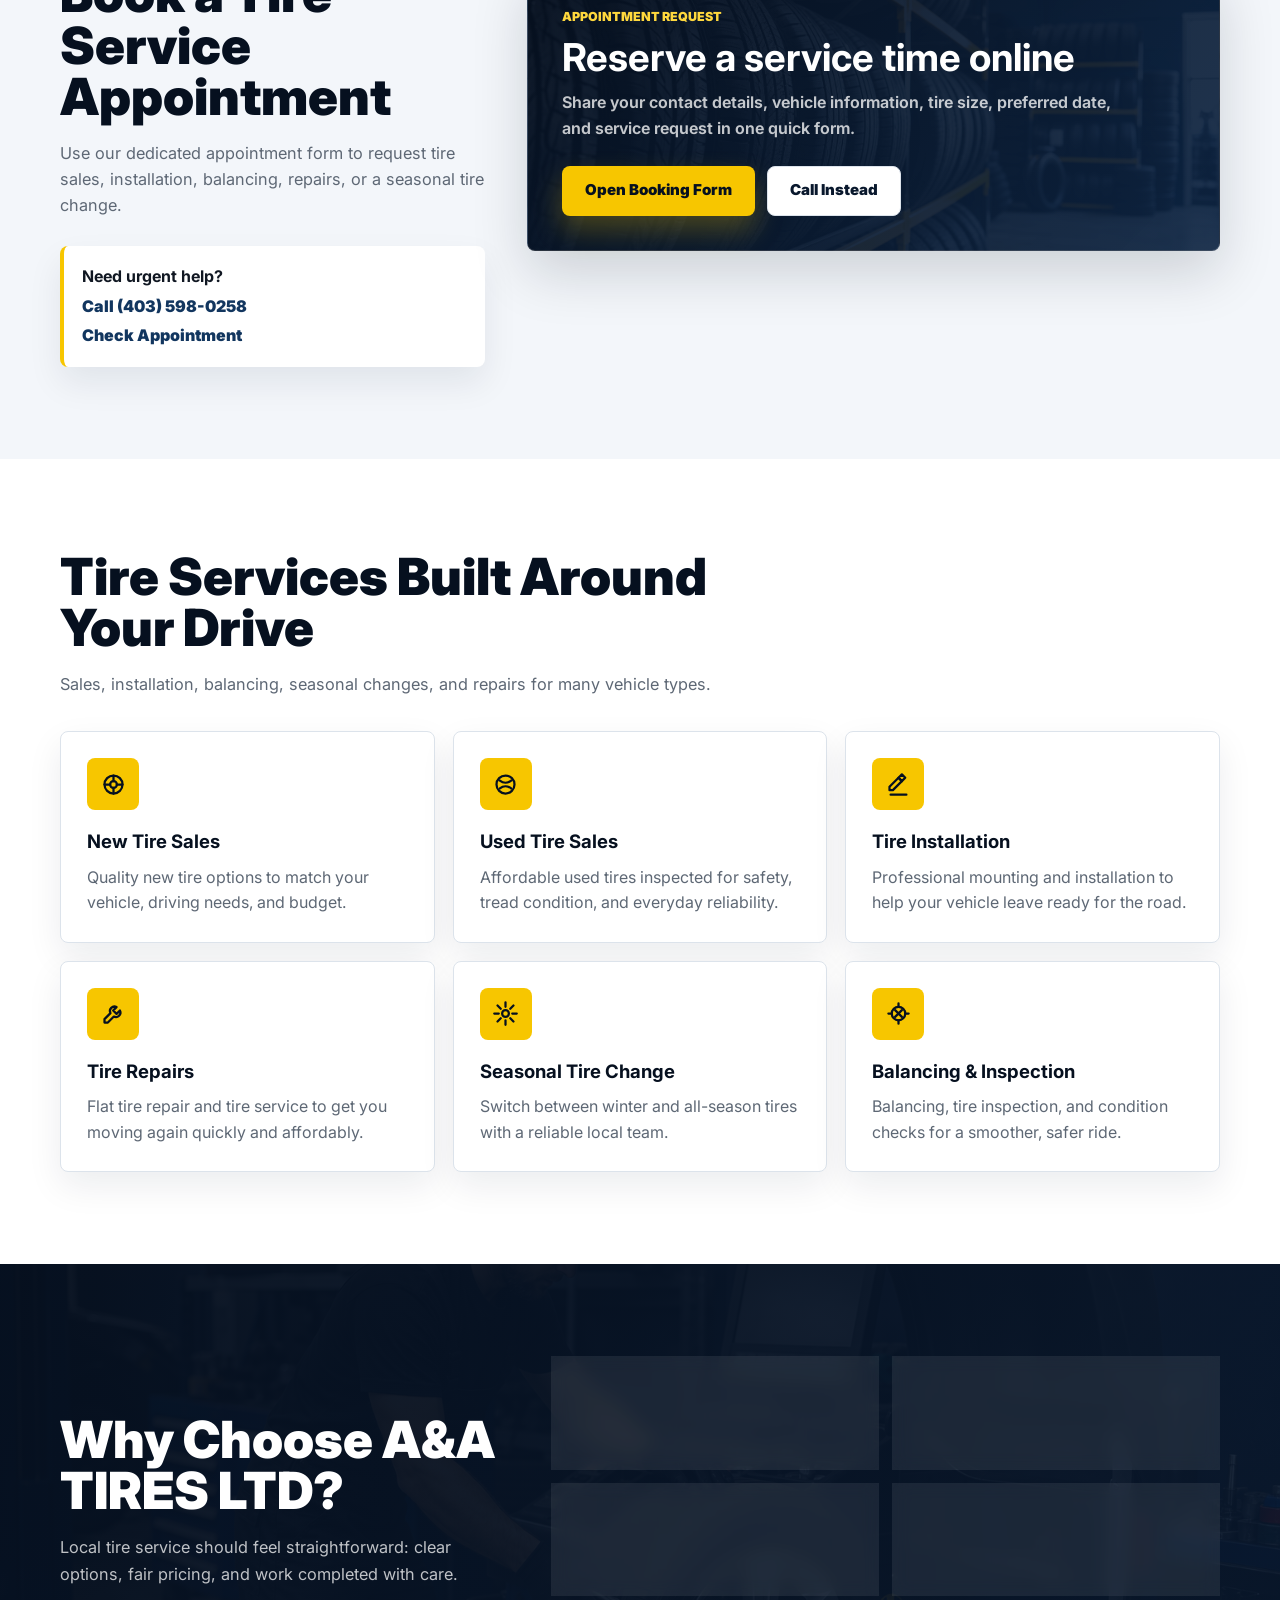
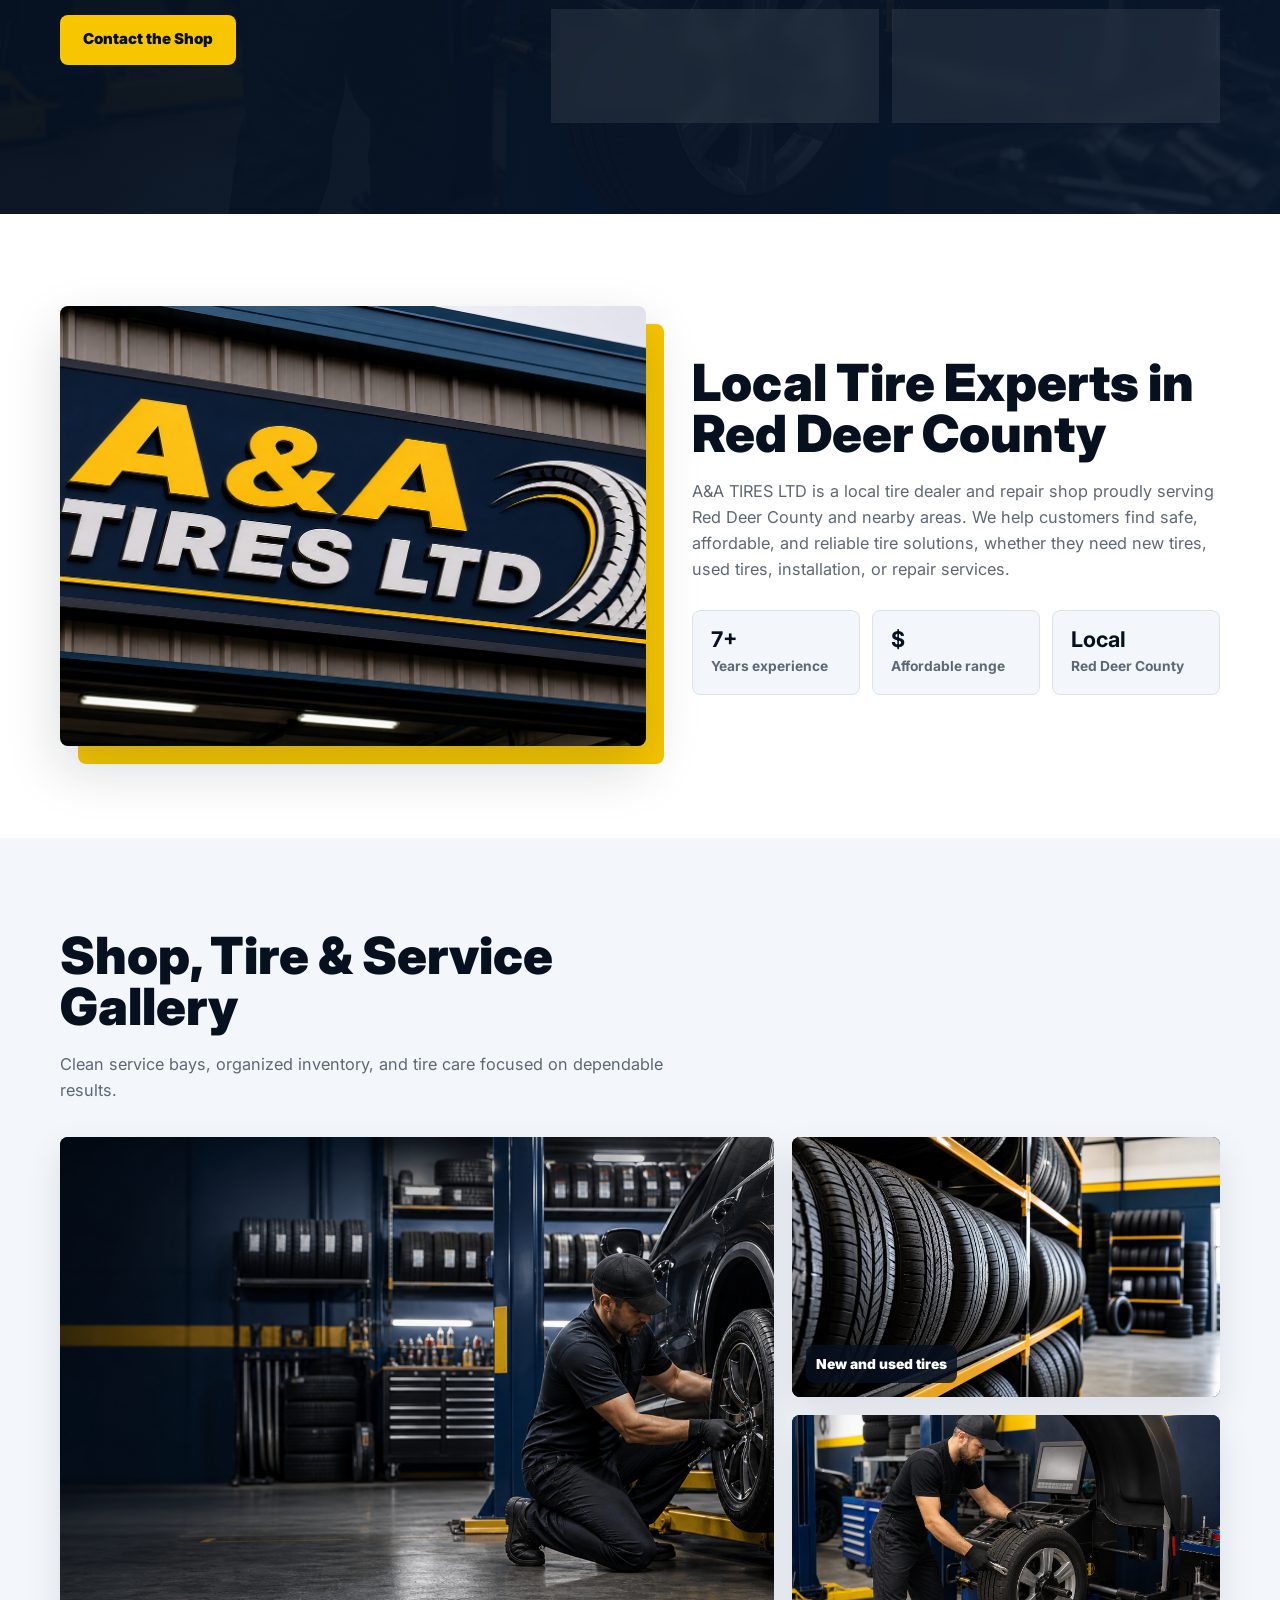
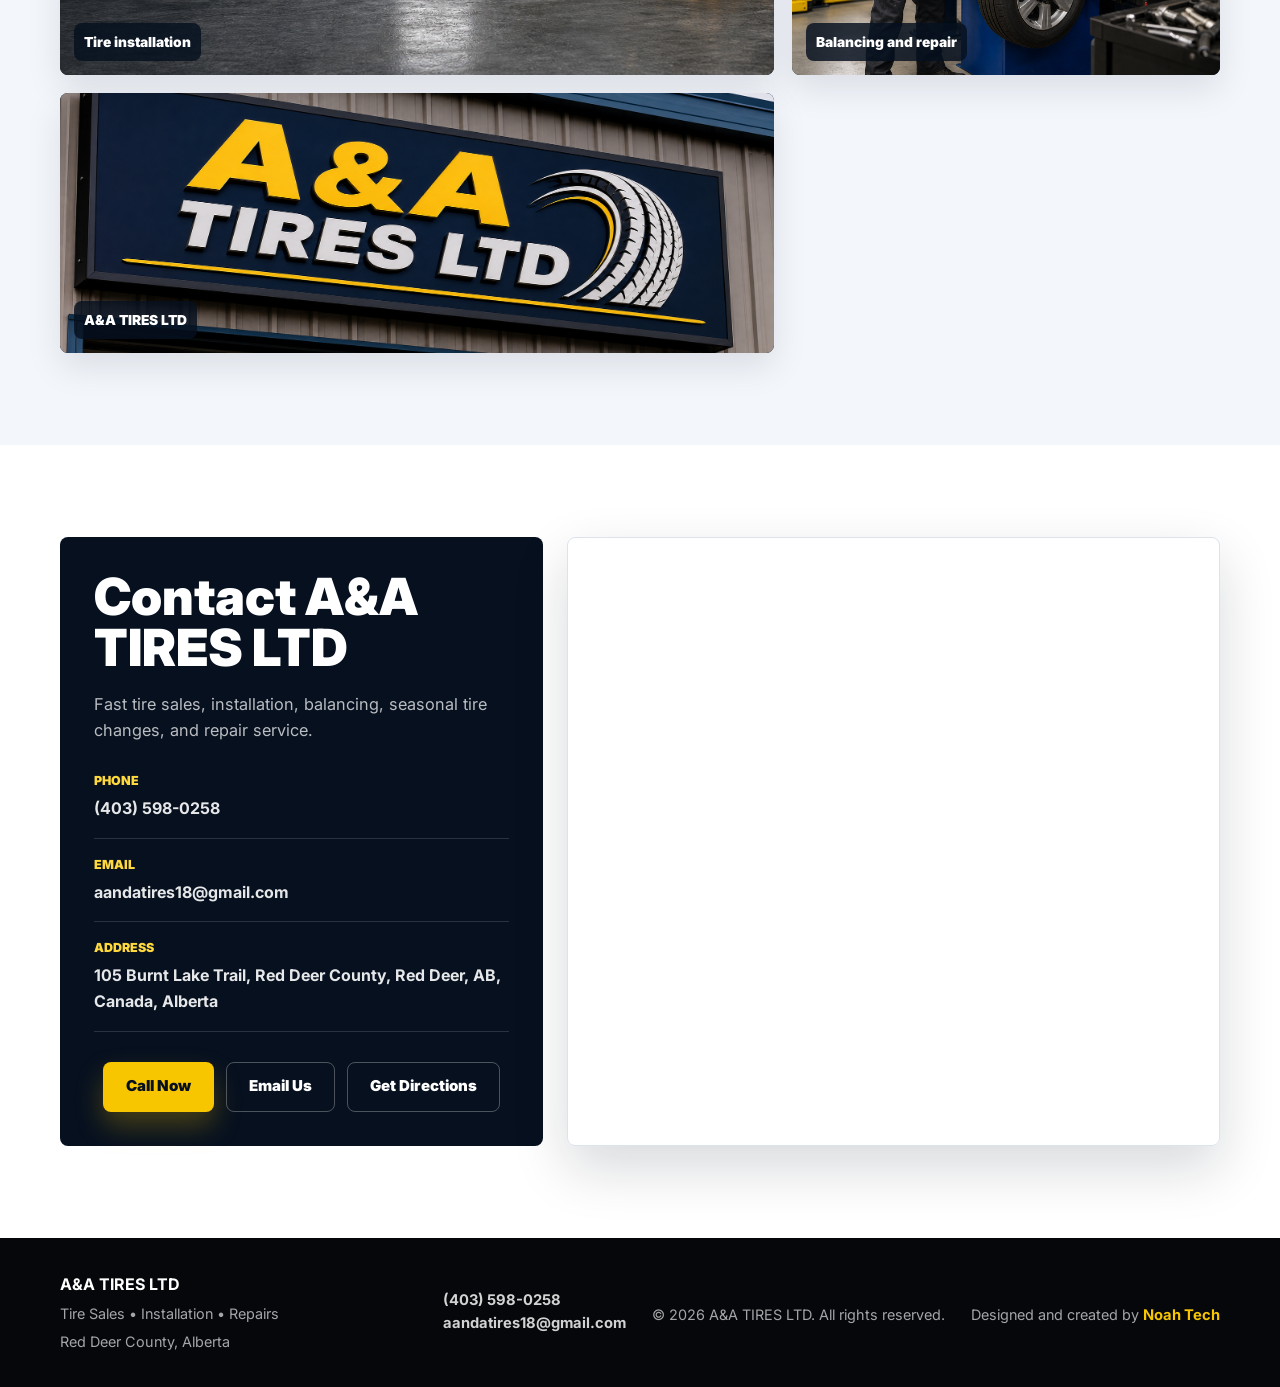
==== commit b0954674: "Embed Jotform appointment booking page" ====
--- a/index.html
+++ b/index.html
@@ -35,7 +35,7 @@
       <nav class="main-nav" data-nav>
         <a href="#services">Services</a>
         <a href="#inventory">Inventory</a>
-        <a href="#booking">Booking</a>
+        <a href="/book-appointment">Booking</a>
         <a href="#about">About</a>
         <a href="#gallery">Gallery</a>
         <a href="#contact">Contact</a>
@@ -83,7 +83,7 @@
               </div>
             </form>
             <div class="hero-actions">
-              <a class="btn btn-primary" href="#booking">Book Appointment</a>
+              <a class="btn btn-primary" href="/book-appointment">Book Appointment</a>
               <a class="btn btn-secondary" href="tel:+14035980258">Call Now</a>
               <a class="btn btn-secondary" href="#inventory">View Inventory</a>
             </div>
@@ -159,7 +159,7 @@
               Enter a tire size, brand, or SKU to check availability.
             </p>
             <div class="inventory-actions">
-              <a class="btn btn-primary" href="#booking" id="bookInventoryMatch">Book Matching Tire</a>
+              <a class="btn btn-primary" href="/book-appointment" id="bookInventoryMatch">Book Matching Tire</a>
               <a class="btn btn-outline" href="tel:+14035980258">Call to Confirm</a>
               <a
                 class="btn btn-outline"
@@ -180,8 +180,8 @@
           <div class="section-intro">
             <h2 id="booking-title">Book a Tire Service Appointment</h2>
             <p>
-              Tell us what you need and A&amp;A TIRES LTD will contact you shortly to confirm your
-              appointment.
+              Use our dedicated appointment form to request tire sales, installation, balancing,
+              repairs, or a seasonal tire change.
             </p>
             <div class="booking-note">
               <strong>Need urgent help?</strong>
@@ -196,77 +196,20 @@
             </div>
           </div>
 
-          <form class="booking-form" id="bookingForm">
-            <div class="form-row">
-              <label>
-                Full name
-                <input type="text" name="customer_name" autocomplete="name" required />
-              </label>
-              <label>
-                Phone number
-                <input type="tel" name="phone" autocomplete="tel" required />
-              </label>
-            </div>
-            <div class="form-row">
-              <label>
-                Email
-                <input type="email" name="email" autocomplete="email" />
-              </label>
-              <label>
-                Tire size if known
-                <input type="text" name="tire_size" placeholder="225/65R17" />
-              </label>
-            </div>
-            <div class="form-row form-row-three">
-              <label>
-                Vehicle year
-                <input type="text" name="vehicle_year" inputmode="numeric" placeholder="2020" />
-              </label>
-              <label>
-                Vehicle make
-                <input type="text" name="vehicle_make" placeholder="Ford" />
-              </label>
-              <label>
-                Vehicle model
-                <input type="text" name="vehicle_model" placeholder="F-150" />
-              </label>
-            </div>
-            <div class="form-row">
-              <label>
-                Service needed
-                <select name="service_type" required>
-                  <option value="">Select a service</option>
-                  <option>New tires</option>
-                  <option>Used tires</option>
-                  <option>Tire installation</option>
-                  <option>Tire repair</option>
-                  <option>Tire balancing</option>
-                  <option>Seasonal tire change</option>
-                  <option>Other</option>
-                </select>
-              </label>
-              <label>
-                Preferred date
-                <input type="date" name="preferred_date" required />
-              </label>
-            </div>
-            <div class="form-row">
-              <label class="form-wide">
-                Preferred time
-                <input type="time" name="preferred_time" required />
-              </label>
-            </div>
-            <label>
-              Additional notes
-              <textarea name="notes" rows="5" placeholder="Tell us about the tire issue, vehicle type, or preferred tire options."></textarea>
-            </label>
-            <label class="hp-field" aria-hidden="true" tabindex="-1">
-              Company
-              <input type="text" name="company_name" autocomplete="off" tabindex="-1" />
-            </label>
-            <button class="btn btn-primary form-submit" type="submit">Request Booking</button>
-            <p class="form-message" id="formMessage" role="status" aria-live="polite"></p>
-          </form>
+          <div class="booking-cta-card">
+            <div>
+              <span>Appointment request</span>
+              <h3>Reserve a service time online</h3>
+              <p>
+                Share your contact details, vehicle information, tire size, preferred date, and
+                service request in one quick form.
+              </p>
+            </div>
+            <div class="booking-cta-actions">
+              <a class="btn btn-primary" href="/book-appointment">Open Booking Form</a>
+              <a class="btn btn-outline" href="tel:+14035980258">Call Instead</a>
+            </div>
+          </div>
         </div>
       </section>
 
--- a/styles.css
+++ b/styles.css
@@ -394,6 +394,12 @@
   border-color: var(--line);
 }
 
+.btn-outline.light {
+  background: rgba(255, 255, 255, 0.08);
+  color: #fff;
+  border-color: rgba(255, 255, 255, 0.28);
+}
+
 .hero-phone {
   display: flex;
   flex-wrap: wrap;
@@ -720,6 +726,50 @@
   box-shadow: var(--shadow);
 }
 
+.booking-cta-card {
+  display: grid;
+  gap: 24px;
+  align-content: center;
+  padding: 34px;
+  background:
+    linear-gradient(135deg, rgba(6, 16, 31, 0.94), rgba(13, 36, 66, 0.92)),
+    url("assets/tire-inventory.png") center/cover;
+  border: 1px solid rgba(255, 255, 255, 0.14);
+  border-radius: var(--radius);
+  box-shadow: var(--shadow);
+  color: #fff;
+}
+
+.booking-cta-card span,
+.appointment-shell-head span {
+  color: var(--yellow-400);
+  font-size: 0.78rem;
+  font-weight: 900;
+  letter-spacing: 0;
+  text-transform: uppercase;
+}
+
+.booking-cta-card h3 {
+  max-width: 520px;
+  margin: 8px 0 12px;
+  color: #fff;
+  font-size: clamp(1.7rem, 3vw, 2.45rem);
+  line-height: 1.08;
+}
+
+.booking-cta-card p {
+  max-width: 580px;
+  margin: 0;
+  color: rgba(255, 255, 255, 0.76);
+  font-weight: 650;
+}
+
+.booking-cta-actions {
+  display: flex;
+  flex-wrap: wrap;
+  gap: 12px;
+}
+
 .form-row {
   display: grid;
   grid-template-columns: repeat(2, minmax(0, 1fr));
@@ -1187,6 +1237,13 @@
   font-weight: 600;
 }
 
+.utility-hero-actions {
+  display: flex;
+  flex-wrap: wrap;
+  gap: 12px;
+  margin-top: 6px;
+}
+
 .utility-section {
   padding: 46px 0 82px;
 }
@@ -1367,6 +1424,81 @@
   color: var(--muted);
   font-weight: 800;
   text-align: center;
+}
+
+.appointment-embed-section {
+  padding: 46px 0 82px;
+}
+
+.appointment-shell {
+  overflow: hidden;
+  background: #fff;
+  border: 1px solid var(--line);
+  border-radius: var(--radius);
+  box-shadow: 0 24px 60px rgba(9, 24, 45, 0.12);
+}
+
+.appointment-shell-head {
+  display: grid;
+  grid-template-columns: minmax(0, 1fr) minmax(260px, 0.75fr);
+  gap: 24px;
+  align-items: end;
+  padding: 28px 30px 22px;
+  background:
+    linear-gradient(135deg, rgba(9, 24, 45, 0.98), rgba(18, 54, 95, 0.94)),
+    url("assets/tire-inventory.png") center/cover;
+  color: #fff;
+}
+
+.appointment-shell-head h2 {
+  margin: 8px 0 0;
+  color: #fff;
+  font-size: clamp(1.5rem, 3vw, 2.3rem);
+  line-height: 1.1;
+}
+
+.appointment-shell-head p {
+  margin: 0;
+  color: rgba(255, 255, 255, 0.76);
+  font-weight: 650;
+}
+
+.appointment-frame-wrap {
+  position: relative;
+  min-height: 980px;
+  background: #fff;
+}
+
+.appointment-loading {
+  position: absolute;
+  inset: 0 auto auto 0;
+  z-index: 2;
+  display: grid;
+  place-items: center;
+  width: 100%;
+  min-height: 260px;
+  padding: 34px;
+  background: #fff;
+  color: var(--navy-900);
+  font-weight: 900;
+  transition: opacity 180ms ease, visibility 180ms ease;
+}
+
+.appointment-loading.is-hidden {
+  visibility: hidden;
+  opacity: 0;
+  pointer-events: none;
+}
+
+.appointment-frame-wrap iframe {
+  display: block;
+  width: 100%;
+  min-width: 100%;
+  max-width: 100%;
+  height: 1120px;
+  min-height: 980px;
+  border: 0;
+  background: #fff;
 }
 
 @media (max-width: 980px) {
@@ -1450,7 +1582,8 @@
   }
 
   .lookup-layout,
-  .admin-toolbar {
+  .admin-toolbar,
+  .appointment-shell-head {
     grid-template-columns: 1fr;
   }
 
@@ -1610,8 +1743,28 @@
 
   .booking-form,
   .contact-card,
-  .utility-card {
+  .utility-card,
+  .booking-cta-card {
     padding: 20px;
+  }
+
+  .booking-cta-actions,
+  .utility-hero-actions,
+  .lookup-actions {
+    flex-direction: column;
+  }
+
+  .appointment-shell-head {
+    padding: 22px 20px 18px;
+  }
+
+  .appointment-frame-wrap {
+    min-height: 1040px;
+  }
+
+  .appointment-frame-wrap iframe {
+    height: 1180px;
+    min-height: 1040px;
   }
 
   .form-row,
